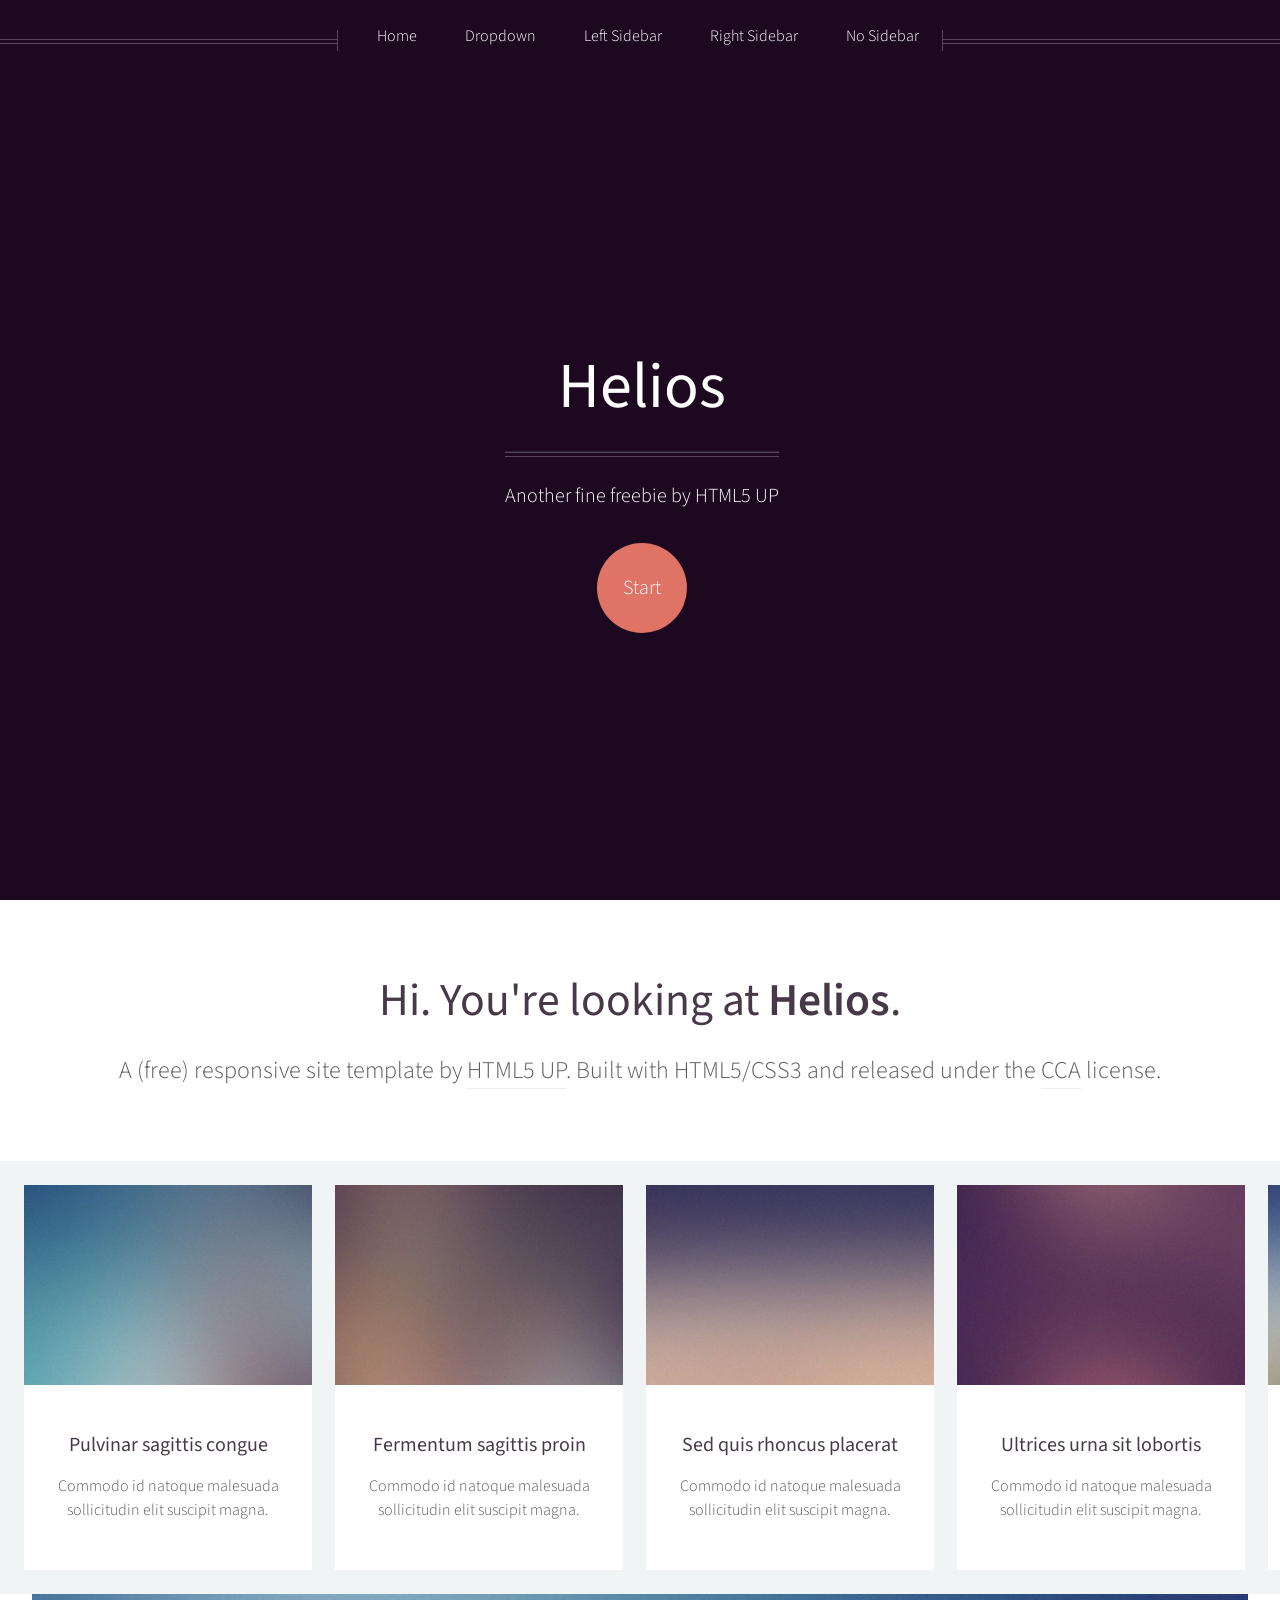
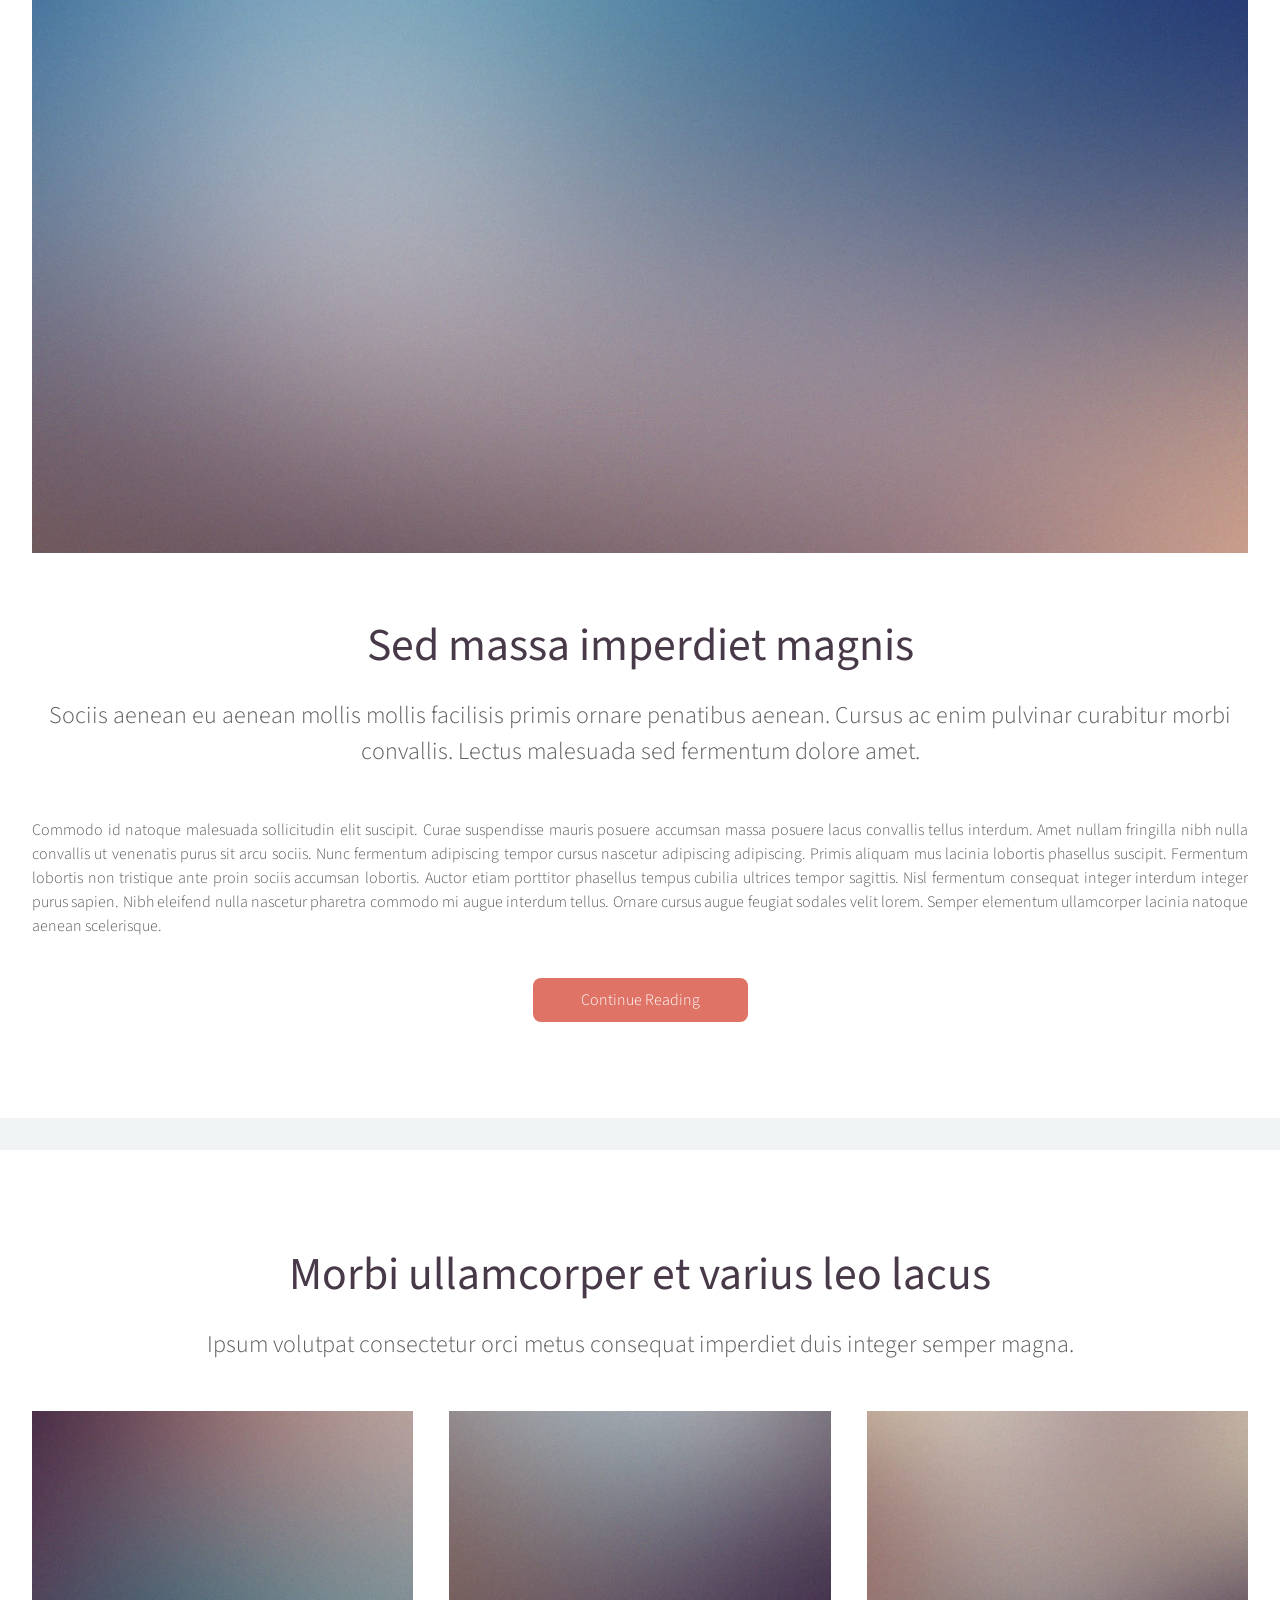
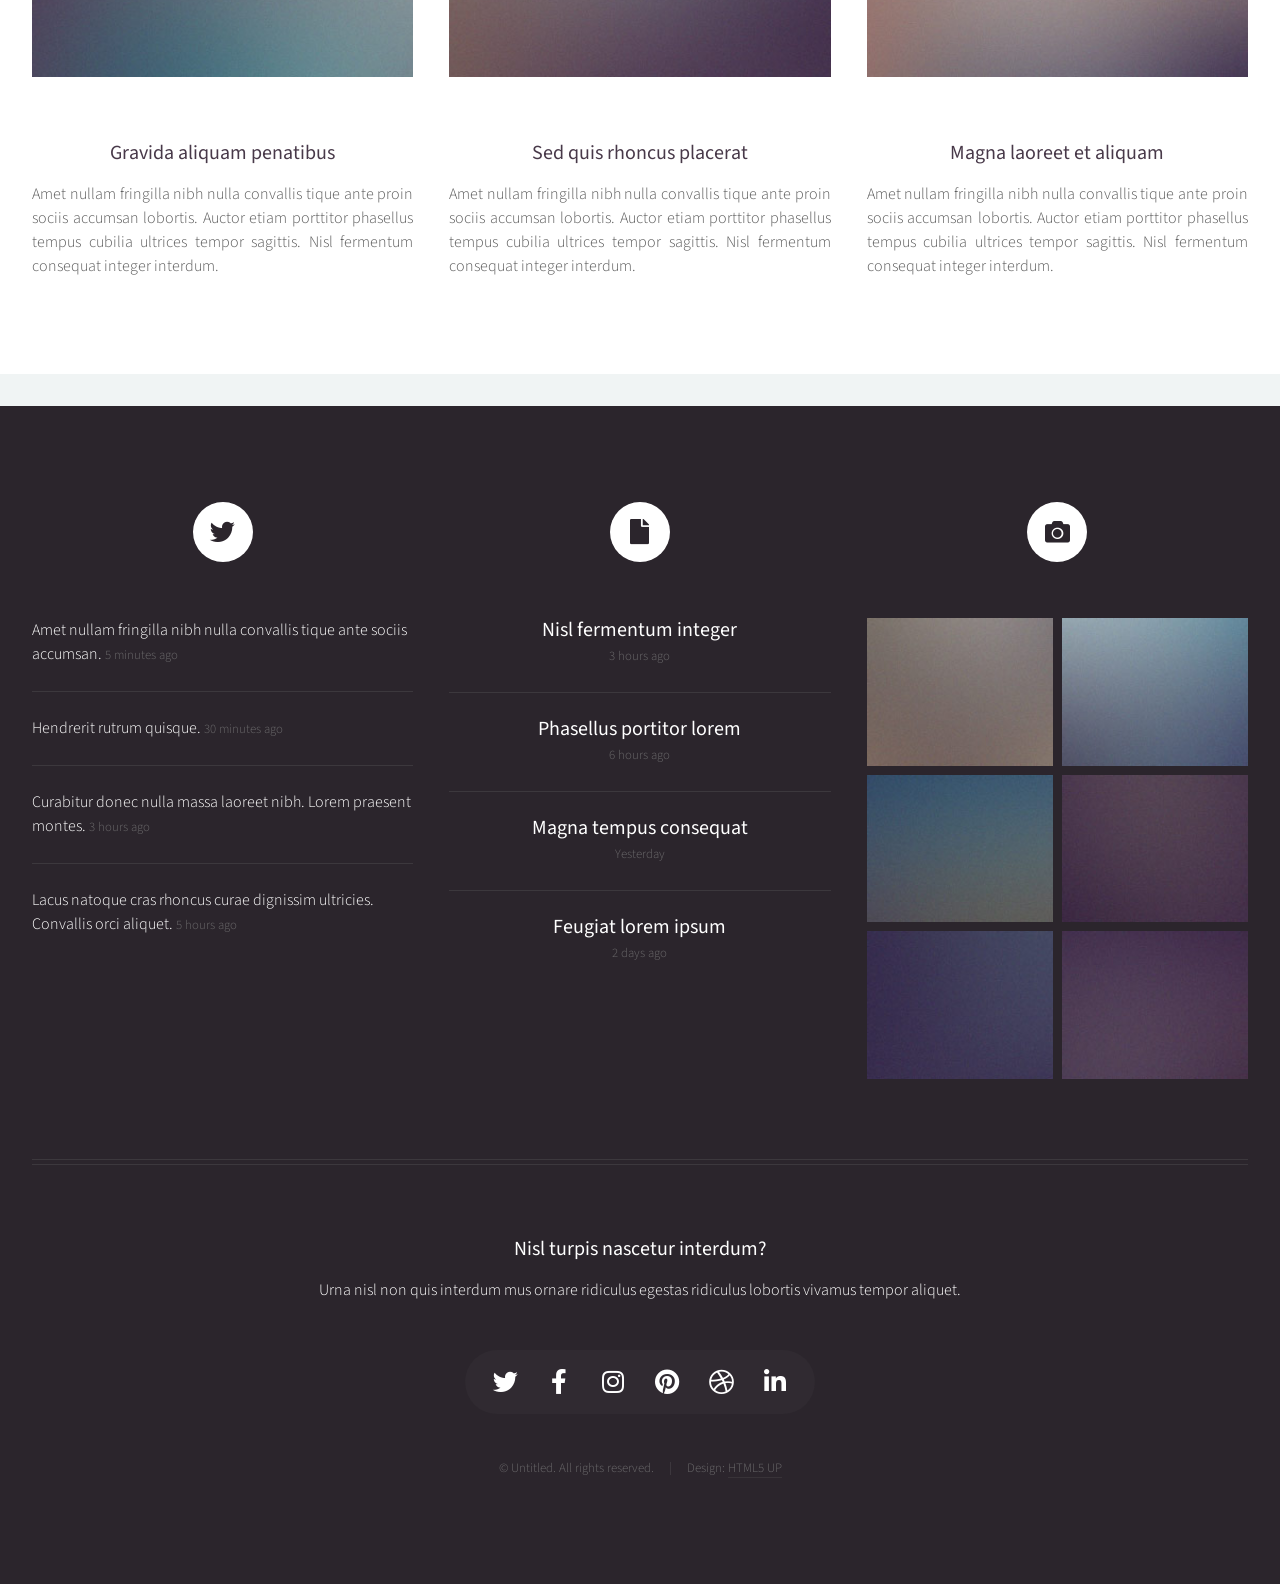
==== erin-website/index.html @ 98ed2f1d "add template files" ====
<!DOCTYPE HTML>
<!--
	Helios by HTML5 UP
	html5up.net | @ajlkn
	Free for personal and commercial use under the CCA 3.0 license (html5up.net/license)
-->
<html>
	<head>
		<title>Helios by HTML5 UP</title>
		<meta charset="utf-8" />
		<meta name="viewport" content="width=device-width, initial-scale=1, user-scalable=no" />
		<link rel="stylesheet" href="assets/css/main.css" />
		<noscript><link rel="stylesheet" href="assets/css/noscript.css" /></noscript>
	</head>
	<body class="homepage is-preload">
		<div id="page-wrapper">

			<!-- Header -->
				<div id="header">

					<!-- Inner -->
						<div class="inner">
							<header>
								<h1><a href="index.html" id="logo">Helios</a></h1>
								<hr />
								<p>Another fine freebie by HTML5 UP</p>
							</header>
							<footer>
								<a href="#banner" class="button circled scrolly">Start</a>
							</footer>
						</div>

					<!-- Nav -->
						<nav id="nav">
							<ul>
								<li><a href="index.html">Home</a></li>
								<li>
									<a href="#">Dropdown</a>
									<ul>
										<li><a href="#">Lorem ipsum dolor</a></li>
										<li><a href="#">Magna phasellus</a></li>
										<li><a href="#">Etiam dolore nisl</a></li>
										<li>
											<a href="#">And a submenu &hellip;</a>
											<ul>
												<li><a href="#">Lorem ipsum dolor</a></li>
												<li><a href="#">Phasellus consequat</a></li>
												<li><a href="#">Magna phasellus</a></li>
												<li><a href="#">Etiam dolore nisl</a></li>
											</ul>
										</li>
										<li><a href="#">Veroeros feugiat</a></li>
									</ul>
								</li>
								<li><a href="left-sidebar.html">Left Sidebar</a></li>
								<li><a href="right-sidebar.html">Right Sidebar</a></li>
								<li><a href="no-sidebar.html">No Sidebar</a></li>
							</ul>
						</nav>

				</div>

			<!-- Banner -->
				<section id="banner">
					<header>
						<h2>Hi. You're looking at <strong>Helios</strong>.</h2>
						<p>
							A (free) responsive site template by <a href="http://html5up.net">HTML5 UP</a>.
							Built with HTML5/CSS3 and released under the <a href="http://html5up.net/license">CCA</a> license.
						</p>
					</header>
				</section>

			<!-- Carousel -->
				<section class="carousel">
					<div class="reel">

						<article>
							<a href="#" class="image featured"><img src="images/pic01.jpg" alt="" /></a>
							<header>
								<h3><a href="#">Pulvinar sagittis congue</a></h3>
							</header>
							<p>Commodo id natoque malesuada sollicitudin elit suscipit magna.</p>
						</article>

						<article>
							<a href="#" class="image featured"><img src="images/pic02.jpg" alt="" /></a>
							<header>
								<h3><a href="#">Fermentum sagittis proin</a></h3>
							</header>
							<p>Commodo id natoque malesuada sollicitudin elit suscipit magna.</p>
						</article>

						<article>
							<a href="#" class="image featured"><img src="images/pic03.jpg" alt="" /></a>
							<header>
								<h3><a href="#">Sed quis rhoncus placerat</a></h3>
							</header>
							<p>Commodo id natoque malesuada sollicitudin elit suscipit magna.</p>
						</article>

						<article>
							<a href="#" class="image featured"><img src="images/pic04.jpg" alt="" /></a>
							<header>
								<h3><a href="#">Ultrices urna sit lobortis</a></h3>
							</header>
							<p>Commodo id natoque malesuada sollicitudin elit suscipit magna.</p>
						</article>

						<article>
							<a href="#" class="image featured"><img src="images/pic05.jpg" alt="" /></a>
							<header>
								<h3><a href="#">Varius magnis sollicitudin</a></h3>
							</header>
							<p>Commodo id natoque malesuada sollicitudin elit suscipit magna.</p>
						</article>

						<article>
							<a href="#" class="image featured"><img src="images/pic01.jpg" alt="" /></a>
							<header>
								<h3><a href="#">Pulvinar sagittis congue</a></h3>
							</header>
							<p>Commodo id natoque malesuada sollicitudin elit suscipit magna.</p>
						</article>

						<article>
							<a href="#" class="image featured"><img src="images/pic02.jpg" alt="" /></a>
							<header>
								<h3><a href="#">Fermentum sagittis proin</a></h3>
							</header>
							<p>Commodo id natoque malesuada sollicitudin elit suscipit magna.</p>
						</article>

						<article>
							<a href="#" class="image featured"><img src="images/pic03.jpg" alt="" /></a>
							<header>
								<h3><a href="#">Sed quis rhoncus placerat</a></h3>
							</header>
							<p>Commodo id natoque malesuada sollicitudin elit suscipit magna.</p>
						</article>

						<article>
							<a href="#" class="image featured"><img src="images/pic04.jpg" alt="" /></a>
							<header>
								<h3><a href="#">Ultrices urna sit lobortis</a></h3>
							</header>
							<p>Commodo id natoque malesuada sollicitudin elit suscipit magna.</p>
						</article>

						<article>
							<a href="#" class="image featured"><img src="images/pic05.jpg" alt="" /></a>
							<header>
								<h3><a href="#">Varius magnis sollicitudin</a></h3>
							</header>
							<p>Commodo id natoque malesuada sollicitudin elit suscipit magna.</p>
						</article>

					</div>
				</section>

			<!-- Main -->
				<div class="wrapper style2">

					<article id="main" class="container special">
						<a href="#" class="image featured"><img src="images/pic06.jpg" alt="" /></a>
						<header>
							<h2><a href="#">Sed massa imperdiet magnis</a></h2>
							<p>
								Sociis aenean eu aenean mollis mollis facilisis primis ornare penatibus aenean. Cursus ac enim
								pulvinar curabitur morbi convallis. Lectus malesuada sed fermentum dolore amet.
							</p>
						</header>
						<p>
							Commodo id natoque malesuada sollicitudin elit suscipit. Curae suspendisse mauris posuere accumsan massa
							posuere lacus convallis tellus interdum. Amet nullam fringilla nibh nulla convallis ut venenatis purus
							sit arcu sociis. Nunc fermentum adipiscing tempor cursus nascetur adipiscing adipiscing. Primis aliquam
							mus lacinia lobortis phasellus suscipit. Fermentum lobortis non tristique ante proin sociis accumsan
							lobortis. Auctor etiam porttitor phasellus tempus cubilia ultrices tempor sagittis. Nisl fermentum
							consequat integer interdum integer purus sapien. Nibh eleifend nulla nascetur pharetra commodo mi augue
							interdum tellus. Ornare cursus augue feugiat sodales velit lorem. Semper elementum ullamcorper lacinia
							natoque aenean scelerisque.
						</p>
						<footer>
							<a href="#" class="button">Continue Reading</a>
						</footer>
					</article>

				</div>

			<!-- Features -->
				<div class="wrapper style1">

					<section id="features" class="container special">
						<header>
							<h2>Morbi ullamcorper et varius leo lacus</h2>
							<p>Ipsum volutpat consectetur orci metus consequat imperdiet duis integer semper magna.</p>
						</header>
						<div class="row">
							<article class="col-4 col-12-mobile special">
								<a href="#" class="image featured"><img src="images/pic07.jpg" alt="" /></a>
								<header>
									<h3><a href="#">Gravida aliquam penatibus</a></h3>
								</header>
								<p>
									Amet nullam fringilla nibh nulla convallis tique ante proin sociis accumsan lobortis. Auctor etiam
									porttitor phasellus tempus cubilia ultrices tempor sagittis. Nisl fermentum consequat integer interdum.
								</p>
							</article>
							<article class="col-4 col-12-mobile special">
								<a href="#" class="image featured"><img src="images/pic08.jpg" alt="" /></a>
								<header>
									<h3><a href="#">Sed quis rhoncus placerat</a></h3>
								</header>
								<p>
									Amet nullam fringilla nibh nulla convallis tique ante proin sociis accumsan lobortis. Auctor etiam
									porttitor phasellus tempus cubilia ultrices tempor sagittis. Nisl fermentum consequat integer interdum.
								</p>
							</article>
							<article class="col-4 col-12-mobile special">
								<a href="#" class="image featured"><img src="images/pic09.jpg" alt="" /></a>
								<header>
									<h3><a href="#">Magna laoreet et aliquam</a></h3>
								</header>
								<p>
									Amet nullam fringilla nibh nulla convallis tique ante proin sociis accumsan lobortis. Auctor etiam
									porttitor phasellus tempus cubilia ultrices tempor sagittis. Nisl fermentum consequat integer interdum.
								</p>
							</article>
						</div>
					</section>

				</div>

			<!-- Footer -->
				<div id="footer">
					<div class="container">
						<div class="row">

							<!-- Tweets -->
								<section class="col-4 col-12-mobile">
									<header>
										<h2 class="icon brands fa-twitter circled"><span class="label">Tweets</span></h2>
									</header>
									<ul class="divided">
										<li>
											<article class="tweet">
												Amet nullam fringilla nibh nulla convallis tique ante sociis accumsan.
												<span class="timestamp">5 minutes ago</span>
											</article>
										</li>
										<li>
											<article class="tweet">
												Hendrerit rutrum quisque.
												<span class="timestamp">30 minutes ago</span>
											</article>
										</li>
										<li>
											<article class="tweet">
												Curabitur donec nulla massa laoreet nibh. Lorem praesent montes.
												<span class="timestamp">3 hours ago</span>
											</article>
										</li>
										<li>
											<article class="tweet">
												Lacus natoque cras rhoncus curae dignissim ultricies. Convallis orci aliquet.
												<span class="timestamp">5 hours ago</span>
											</article>
										</li>
									</ul>
								</section>

							<!-- Posts -->
								<section class="col-4 col-12-mobile">
									<header>
										<h2 class="icon solid fa-file circled"><span class="label">Posts</span></h2>
									</header>
									<ul class="divided">
										<li>
											<article class="post stub">
												<header>
													<h3><a href="#">Nisl fermentum integer</a></h3>
												</header>
												<span class="timestamp">3 hours ago</span>
											</article>
										</li>
										<li>
											<article class="post stub">
												<header>
													<h3><a href="#">Phasellus portitor lorem</a></h3>
												</header>
												<span class="timestamp">6 hours ago</span>
											</article>
										</li>
										<li>
											<article class="post stub">
												<header>
													<h3><a href="#">Magna tempus consequat</a></h3>
												</header>
												<span class="timestamp">Yesterday</span>
											</article>
										</li>
										<li>
											<article class="post stub">
												<header>
													<h3><a href="#">Feugiat lorem ipsum</a></h3>
												</header>
												<span class="timestamp">2 days ago</span>
											</article>
										</li>
									</ul>
								</section>

							<!-- Photos -->
								<section class="col-4 col-12-mobile">
									<header>
										<h2 class="icon solid fa-camera circled"><span class="label">Photos</span></h2>
									</header>
									<div class="row gtr-25">
										<div class="col-6">
											<a href="#" class="image fit"><img src="images/pic10.jpg" alt="" /></a>
										</div>
										<div class="col-6">
											<a href="#" class="image fit"><img src="images/pic11.jpg" alt="" /></a>
										</div>
										<div class="col-6">
											<a href="#" class="image fit"><img src="images/pic12.jpg" alt="" /></a>
										</div>
										<div class="col-6">
											<a href="#" class="image fit"><img src="images/pic13.jpg" alt="" /></a>
										</div>
										<div class="col-6">
											<a href="#" class="image fit"><img src="images/pic14.jpg" alt="" /></a>
										</div>
										<div class="col-6">
											<a href="#" class="image fit"><img src="images/pic15.jpg" alt="" /></a>
										</div>
									</div>
								</section>

						</div>
						<hr />
						<div class="row">
							<div class="col-12">

								<!-- Contact -->
									<section class="contact">
										<header>
											<h3>Nisl turpis nascetur interdum?</h3>
										</header>
										<p>Urna nisl non quis interdum mus ornare ridiculus egestas ridiculus lobortis vivamus tempor aliquet.</p>
										<ul class="icons">
											<li><a href="#" class="icon brands fa-twitter"><span class="label">Twitter</span></a></li>
											<li><a href="#" class="icon brands fa-facebook-f"><span class="label">Facebook</span></a></li>
											<li><a href="#" class="icon brands fa-instagram"><span class="label">Instagram</span></a></li>
											<li><a href="#" class="icon brands fa-pinterest"><span class="label">Pinterest</span></a></li>
											<li><a href="#" class="icon brands fa-dribbble"><span class="label">Dribbble</span></a></li>
											<li><a href="#" class="icon brands fa-linkedin-in"><span class="label">Linkedin</span></a></li>
										</ul>
									</section>

								<!-- Copyright -->
									<div class="copyright">
										<ul class="menu">
											<li>&copy; Untitled. All rights reserved.</li><li>Design: <a href="http://html5up.net">HTML5 UP</a></li>
										</ul>
									</div>

							</div>

						</div>
					</div>
				</div>

		</div>

		<!-- Scripts -->
			<script src="assets/js/jquery.min.js"></script>
			<script src="assets/js/jquery.dropotron.min.js"></script>
			<script src="assets/js/jquery.scrolly.min.js"></script>
			<script src="assets/js/jquery.scrollex.min.js"></script>
			<script src="assets/js/browser.min.js"></script>
			<script src="assets/js/breakpoints.min.js"></script>
			<script src="assets/js/util.js"></script>
			<script src="assets/js/main.js"></script>

	</body>
</html>
---- erin-website/assets/css/main.css ----
@import url("https://fonts.googleapis.com/css?family=Source+Sans+Pro:300,300italic,400,400italic,600");
@import url("fontawesome-all.min.css");

/*
	Helios by HTML5 UP
	html5up.net | @ajlkn
	Free for personal and commercial use under the CCA 3.0 license (html5up.net/license)
*/

html, body, div, span, applet, object,
iframe, h1, h2, h3, h4, h5, h6, p, blockquote,
pre, a, abbr, acronym, address, big, cite,
code, del, dfn, em, img, ins, kbd, q, s, samp,
small, strike, strong, sub, sup, tt, var, b,
u, i, center, dl, dt, dd, ol, ul, li, fieldset,
form, label, legend, table, caption, tbody,
tfoot, thead, tr, th, td, article, aside,
canvas, details, embed, figure, figcaption,
footer, header, hgroup, menu, nav, output, ruby,
section, summary, time, mark, audio, video {
	margin: 0;
	padding: 0;
	border: 0;
	font-size: 100%;
	font: inherit;
	vertical-align: baseline;}

article, aside, details, figcaption, figure,
footer, header, hgroup, menu, nav, section {
	display: block;}

body {
	line-height: 1;
}

ol, ul {
	list-style: none;
}

blockquote, q {
	quotes: none;
}

	blockquote:before, blockquote:after, q:before, q:after {
		content: '';
		content: none;
	}

table {
	border-collapse: collapse;
	border-spacing: 0;
}

body {
	-webkit-text-size-adjust: none;
}

mark {
	background-color: transparent;
	color: inherit;
}

input::-moz-focus-inner {
	border: 0;
	padding: 0;
}

input, select, textarea {
	-moz-appearance: none;
	-webkit-appearance: none;
	-ms-appearance: none;
	appearance: none;
}

/* Basic */

	html {
		box-sizing: border-box;
	}

	*, *:before, *:after {
		box-sizing: inherit;
	}

	body {
		background: #f0f4f4;
		color: #5b5b5b;
		font-size: 15pt;
		line-height: 1.85em;
		font-family: 'Source Sans Pro', sans-serif;
		font-weight: 300;
	}

		body.is-preload *, body.is-preload *:before, body.is-preload *:after {
			-moz-animation: none !important;
			-webkit-animation: none !important;
			-ms-animation: none !important;
			animation: none !important;
			-moz-transition: none !important;
			-webkit-transition: none !important;
			-ms-transition: none !important;
			transition: none !important;
		}

	input, textarea, select {
		font-size: 15pt;
		line-height: 1.85em;
		font-family: 'Source Sans Pro', sans-serif;
		font-weight: 300;
	}

	h1, h2, h3, h4, h5, h6 {
		font-weight: 400;
		color: #483949;
		line-height: 1.25em;
	}

	h1 a, h2 a, h3 a, h4 a, h5 a, h6 a {
		color: inherit;
		text-decoration: none;
		border-bottom-color: transparent;
	}

	h1 strong, h2 strong, h3 strong, h4 strong, h5 strong, h6 strong {
		font-weight: 600;
	}

	h2 {
		font-size: 2.85em;
	}

	h3 {
		font-size: 1.25em;
	}

	h4 {
		font-size: 1em;
		margin: 0 0 0.25em 0;
	}

	strong, b {
		font-weight: 400;
		color: #483949;
	}

	em, i {
		font-style: italic;
	}

	a {
		color: inherit;
		border-bottom: solid 1px rgba(128, 128, 128, 0.15);
		text-decoration: none;
		-moz-transition: background-color 0.35s ease-in-out, color 0.35s ease-in-out, border-bottom-color 0.35s ease-in-out;
		-webkit-transition: background-color 0.35s ease-in-out, color 0.35s ease-in-out, border-bottom-color 0.35s ease-in-out;
		-ms-transition: background-color 0.35s ease-in-out, color 0.35s ease-in-out, border-bottom-color 0.35s ease-in-out;
		transition: background-color 0.35s ease-in-out, color 0.35s ease-in-out, border-bottom-color 0.35s ease-in-out;
	}

		a:hover {
			color: #ef8376;
			border-bottom-color: transparent;
		}

	sub {
		position: relative;
		top: 0.5em;
		font-size: 0.8em;
	}

	sup {
		position: relative;
		top: -0.5em;
		font-size: 0.8em;
	}

	blockquote {
		border-left: solid 0.5em #ddd;
		padding: 1em 0 1em 2em;
		font-style: italic;
	}

	p, ul, ol, dl, table {
		margin-bottom: 1em;
	}

	p {
		text-align: justify;
	}

	br.clear {
		clear: both;
	}

	hr {
		position: relative;
		display: block;
		border: 0;
		top: 4.5em;
		margin-bottom: 9em;
		height: 6px;
		border-top: solid 1px rgba(128, 128, 128, 0.2);
		border-bottom: solid 1px rgba(128, 128, 128, 0.2);
	}

		hr:before, hr:after {
			content: '';
			position: absolute;
			top: -8px;
			display: block;
			width: 1px;
			height: 21px;
			background: rgba(128, 128, 128, 0.2);
		}

		hr:before {
			left: -1px;
		}

		hr:after {
			right: -1px;
		}

	.timestamp {
		color: rgba(128, 128, 128, 0.75);
		font-size: 0.8em;
	}

/* Container */

	.container {
		margin: 0 auto;
		max-width: 100%;
		width: 1400px;
	}

		@media screen and (max-width: 1680px) {

			.container {
				width: 1200px;
			}

		}

		@media screen and (max-width: 1280px) {

			.container {
				width: 100%;
			}

		}

		@media screen and (max-width: 960px) {

			.container {
				width: 100%;
			}

		}

		@media screen and (max-width: 840px) {

			.container {
				width: 100%;
			}

		}

		@media screen and (max-width: 736px) {

			.container {
				width: 100%;
			}

		}

/* Row */

	.row {
		display: flex;
		flex-wrap: wrap;
		box-sizing: border-box;
		align-items: stretch;
	}

		.row > * {
			box-sizing: border-box;
		}

		.row.gtr-uniform > * > :last-child {
			margin-bottom: 0;
		}

		.row.aln-left {
			justify-content: flex-start;
		}

		.row.aln-center {
			justify-content: center;
		}

		.row.aln-right {
			justify-content: flex-end;
		}

		.row.aln-top {
			align-items: flex-start;
		}

		.row.aln-middle {
			align-items: center;
		}

		.row.aln-bottom {
			align-items: flex-end;
		}

		.row > .imp {
			order: -1;
		}

		.row > .col-1 {
			width: 8.33333%;
		}

		.row > .off-1 {
			margin-left: 8.33333%;
		}

		.row > .col-2 {
			width: 16.66667%;
		}

		.row > .off-2 {
			margin-left: 16.66667%;
		}

		.row > .col-3 {
			width: 25%;
		}

		.row > .off-3 {
			margin-left: 25%;
		}

		.row > .col-4 {
			width: 33.33333%;
		}

		.row > .off-4 {
			margin-left: 33.33333%;
		}

		.row > .col-5 {
			width: 41.66667%;
		}

		.row > .off-5 {
			margin-left: 41.66667%;
		}

		.row > .col-6 {
			width: 50%;
		}

		.row > .off-6 {
			margin-left: 50%;
		}

		.row > .col-7 {
			width: 58.33333%;
		}

		.row > .off-7 {
			margin-left: 58.33333%;
		}

		.row > .col-8 {
			width: 66.66667%;
		}

		.row > .off-8 {
			margin-left: 66.66667%;
		}

		.row > .col-9 {
			width: 75%;
		}

		.row > .off-9 {
			margin-left: 75%;
		}

		.row > .col-10 {
			width: 83.33333%;
		}

		.row > .off-10 {
			margin-left: 83.33333%;
		}

		.row > .col-11 {
			width: 91.66667%;
		}

		.row > .off-11 {
			margin-left: 91.66667%;
		}

		.row > .col-12 {
			width: 100%;
		}

		.row > .off-12 {
			margin-left: 100%;
		}

		.row.gtr-0 {
			margin-top: 0px;
			margin-left: 0px;
		}

			.row.gtr-0 > * {
				padding: 0px 0 0 0px;
			}

			.row.gtr-0.gtr-uniform {
				margin-top: 0px;
			}

				.row.gtr-0.gtr-uniform > * {
					padding-top: 0px;
				}

		.row.gtr-25 {
			margin-top: -10px;
			margin-left: -10px;
		}

			.row.gtr-25 > * {
				padding: 10px 0 0 10px;
			}

			.row.gtr-25.gtr-uniform {
				margin-top: -10px;
			}

				.row.gtr-25.gtr-uniform > * {
					padding-top: 10px;
				}

		.row.gtr-50 {
			margin-top: -20px;
			margin-left: -20px;
		}

			.row.gtr-50 > * {
				padding: 20px 0 0 20px;
			}

			.row.gtr-50.gtr-uniform {
				margin-top: -20px;
			}

				.row.gtr-50.gtr-uniform > * {
					padding-top: 20px;
				}

		.row {
			margin-top: -40px;
			margin-left: -40px;
		}

			.row > * {
				padding: 40px 0 0 40px;
			}

			.row.gtr-uniform {
				margin-top: -40px;
			}

				.row.gtr-uniform > * {
					padding-top: 40px;
				}

		.row.gtr-150 {
			margin-top: -60px;
			margin-left: -60px;
		}

			.row.gtr-150 > * {
				padding: 60px 0 0 60px;
			}

			.row.gtr-150.gtr-uniform {
				margin-top: -60px;
			}

				.row.gtr-150.gtr-uniform > * {
					padding-top: 60px;
				}

		.row.gtr-200 {
			margin-top: -80px;
			margin-left: -80px;
		}

			.row.gtr-200 > * {
				padding: 80px 0 0 80px;
			}

			.row.gtr-200.gtr-uniform {
				margin-top: -80px;
			}

				.row.gtr-200.gtr-uniform > * {
					padding-top: 80px;
				}

		@media screen and (max-width: 1680px) {

			.row {
				display: flex;
				flex-wrap: wrap;
				box-sizing: border-box;
				align-items: stretch;
			}

				.row > * {
					box-sizing: border-box;
				}

				.row.gtr-uniform > * > :last-child {
					margin-bottom: 0;
				}

				.row.aln-left {
					justify-content: flex-start;
				}

				.row.aln-center {
					justify-content: center;
				}

				.row.aln-right {
					justify-content: flex-end;
				}

				.row.aln-top {
					align-items: flex-start;
				}

				.row.aln-middle {
					align-items: center;
				}

				.row.aln-bottom {
					align-items: flex-end;
				}

				.row > .imp-wide {
					order: -1;
				}

				.row > .col-1-wide {
					width: 8.33333%;
				}

				.row > .off-1-wide {
					margin-left: 8.33333%;
				}

				.row > .col-2-wide {
					width: 16.66667%;
				}

				.row > .off-2-wide {
					margin-left: 16.66667%;
				}

				.row > .col-3-wide {
					width: 25%;
				}

				.row > .off-3-wide {
					margin-left: 25%;
				}

				.row > .col-4-wide {
					width: 33.33333%;
				}

				.row > .off-4-wide {
					margin-left: 33.33333%;
				}

				.row > .col-5-wide {
					width: 41.66667%;
				}

				.row > .off-5-wide {
					margin-left: 41.66667%;
				}

				.row > .col-6-wide {
					width: 50%;
				}

				.row > .off-6-wide {
					margin-left: 50%;
				}

				.row > .col-7-wide {
					width: 58.33333%;
				}

				.row > .off-7-wide {
					margin-left: 58.33333%;
				}

				.row > .col-8-wide {
					width: 66.66667%;
				}

				.row > .off-8-wide {
					margin-left: 66.66667%;
				}

				.row > .col-9-wide {
					width: 75%;
				}

				.row > .off-9-wide {
					margin-left: 75%;
				}

				.row > .col-10-wide {
					width: 83.33333%;
				}

				.row > .off-10-wide {
					margin-left: 83.33333%;
				}

				.row > .col-11-wide {
					width: 91.66667%;
				}

				.row > .off-11-wide {
					margin-left: 91.66667%;
				}

				.row > .col-12-wide {
					width: 100%;
				}

				.row > .off-12-wide {
					margin-left: 100%;
				}

				.row.gtr-0 {
					margin-top: 0px;
					margin-left: 0px;
				}

					.row.gtr-0 > * {
						padding: 0px 0 0 0px;
					}

					.row.gtr-0.gtr-uniform {
						margin-top: 0px;
					}

						.row.gtr-0.gtr-uniform > * {
							padding-top: 0px;
						}

				.row.gtr-25 {
					margin-top: -10px;
					margin-left: -10px;
				}

					.row.gtr-25 > * {
						padding: 10px 0 0 10px;
					}

					.row.gtr-25.gtr-uniform {
						margin-top: -10px;
					}

						.row.gtr-25.gtr-uniform > * {
							padding-top: 10px;
						}

				.row.gtr-50 {
					margin-top: -20px;
					margin-left: -20px;
				}

					.row.gtr-50 > * {
						padding: 20px 0 0 20px;
					}

					.row.gtr-50.gtr-uniform {
						margin-top: -20px;
					}

						.row.gtr-50.gtr-uniform > * {
							padding-top: 20px;
						}

				.row {
					margin-top: -40px;
					margin-left: -40px;
				}

					.row > * {
						padding: 40px 0 0 40px;
					}

					.row.gtr-uniform {
						margin-top: -40px;
					}

						.row.gtr-uniform > * {
							padding-top: 40px;
						}

				.row.gtr-150 {
					margin-top: -60px;
					margin-left: -60px;
				}

					.row.gtr-150 > * {
						padding: 60px 0 0 60px;
					}

					.row.gtr-150.gtr-uniform {
						margin-top: -60px;
					}

						.row.gtr-150.gtr-uniform > * {
							padding-top: 60px;
						}

				.row.gtr-200 {
					margin-top: -80px;
					margin-left: -80px;
				}

					.row.gtr-200 > * {
						padding: 80px 0 0 80px;
					}

					.row.gtr-200.gtr-uniform {
						margin-top: -80px;
					}

						.row.gtr-200.gtr-uniform > * {
							padding-top: 80px;
						}

		}

		@media screen and (max-width: 1280px) {

			.row {
				display: flex;
				flex-wrap: wrap;
				box-sizing: border-box;
				align-items: stretch;
			}

				.row > * {
					box-sizing: border-box;
				}

				.row.gtr-uniform > * > :last-child {
					margin-bottom: 0;
				}

				.row.aln-left {
					justify-content: flex-start;
				}

				.row.aln-center {
					justify-content: center;
				}

				.row.aln-right {
					justify-content: flex-end;
				}

				.row.aln-top {
					align-items: flex-start;
				}

				.row.aln-middle {
					align-items: center;
				}

				.row.aln-bottom {
					align-items: flex-end;
				}

				.row > .imp-normal {
					order: -1;
				}

				.row > .col-1-normal {
					width: 8.33333%;
				}

				.row > .off-1-normal {
					margin-left: 8.33333%;
				}

				.row > .col-2-normal {
					width: 16.66667%;
				}

				.row > .off-2-normal {
					margin-left: 16.66667%;
				}

				.row > .col-3-normal {
					width: 25%;
				}

				.row > .off-3-normal {
					margin-left: 25%;
				}

				.row > .col-4-normal {
					width: 33.33333%;
				}

				.row > .off-4-normal {
					margin-left: 33.33333%;
				}

				.row > .col-5-normal {
					width: 41.66667%;
				}

				.row > .off-5-normal {
					margin-left: 41.66667%;
				}

				.row > .col-6-normal {
					width: 50%;
				}

				.row > .off-6-normal {
					margin-left: 50%;
				}

				.row > .col-7-normal {
					width: 58.33333%;
				}

				.row > .off-7-normal {
					margin-left: 58.33333%;
				}

				.row > .col-8-normal {
					width: 66.66667%;
				}

				.row > .off-8-normal {
					margin-left: 66.66667%;
				}

				.row > .col-9-normal {
					width: 75%;
				}

				.row > .off-9-normal {
					margin-left: 75%;
				}

				.row > .col-10-normal {
					width: 83.33333%;
				}

				.row > .off-10-normal {
					margin-left: 83.33333%;
				}

				.row > .col-11-normal {
					width: 91.66667%;
				}

				.row > .off-11-normal {
					margin-left: 91.66667%;
				}

				.row > .col-12-normal {
					width: 100%;
				}

				.row > .off-12-normal {
					margin-left: 100%;
				}

				.row.gtr-0 {
					margin-top: 0px;
					margin-left: 0px;
				}

					.row.gtr-0 > * {
						padding: 0px 0 0 0px;
					}

					.row.gtr-0.gtr-uniform {
						margin-top: 0px;
					}

						.row.gtr-0.gtr-uniform > * {
							padding-top: 0px;
						}

				.row.gtr-25 {
					margin-top: -9px;
					margin-left: -9px;
				}

					.row.gtr-25 > * {
						padding: 9px 0 0 9px;
					}

					.row.gtr-25.gtr-uniform {
						margin-top: -9px;
					}

						.row.gtr-25.gtr-uniform > * {
							padding-top: 9px;
						}

				.row.gtr-50 {
					margin-top: -18px;
					margin-left: -18px;
				}

					.row.gtr-50 > * {
						padding: 18px 0 0 18px;
					}

					.row.gtr-50.gtr-uniform {
						margin-top: -18px;
					}

						.row.gtr-50.gtr-uniform > * {
							padding-top: 18px;
						}

				.row {
					margin-top: -36px;
					margin-left: -36px;
				}

					.row > * {
						padding: 36px 0 0 36px;
					}

					.row.gtr-uniform {
						margin-top: -36px;
					}

						.row.gtr-uniform > * {
							padding-top: 36px;
						}

				.row.gtr-150 {
					margin-top: -54px;
					margin-left: -54px;
				}

					.row.gtr-150 > * {
						padding: 54px 0 0 54px;
					}

					.row.gtr-150.gtr-uniform {
						margin-top: -54px;
					}

						.row.gtr-150.gtr-uniform > * {
							padding-top: 54px;
						}

				.row.gtr-200 {
					margin-top: -72px;
					margin-left: -72px;
				}

					.row.gtr-200 > * {
						padding: 72px 0 0 72px;
					}

					.row.gtr-200.gtr-uniform {
						margin-top: -72px;
					}

						.row.gtr-200.gtr-uniform > * {
							padding-top: 72px;
						}

		}

		@media screen and (max-width: 960px) {

			.row {
				display: flex;
				flex-wrap: wrap;
				box-sizing: border-box;
				align-items: stretch;
			}

				.row > * {
					box-sizing: border-box;
				}

				.row.gtr-uniform > * > :last-child {
					margin-bottom: 0;
				}

				.row.aln-left {
					justify-content: flex-start;
				}

				.row.aln-center {
					justify-content: center;
				}

				.row.aln-right {
					justify-content: flex-end;
				}

				.row.aln-top {
					align-items: flex-start;
				}

				.row.aln-middle {
					align-items: center;
				}

				.row.aln-bottom {
					align-items: flex-end;
				}

				.row > .imp-narrow {
					order: -1;
				}

				.row > .col-1-narrow {
					width: 8.33333%;
				}

				.row > .off-1-narrow {
					margin-left: 8.33333%;
				}

				.row > .col-2-narrow {
					width: 16.66667%;
				}

				.row > .off-2-narrow {
					margin-left: 16.66667%;
				}

				.row > .col-3-narrow {
					width: 25%;
				}

				.row > .off-3-narrow {
					margin-left: 25%;
				}

				.row > .col-4-narrow {
					width: 33.33333%;
				}

				.row > .off-4-narrow {
					margin-left: 33.33333%;
				}

				.row > .col-5-narrow {
					width: 41.66667%;
				}

				.row > .off-5-narrow {
					margin-left: 41.66667%;
				}

				.row > .col-6-narrow {
					width: 50%;
				}

				.row > .off-6-narrow {
					margin-left: 50%;
				}

				.row > .col-7-narrow {
					width: 58.33333%;
				}

				.row > .off-7-narrow {
					margin-left: 58.33333%;
				}

				.row > .col-8-narrow {
					width: 66.66667%;
				}

				.row > .off-8-narrow {
					margin-left: 66.66667%;
				}

				.row > .col-9-narrow {
					width: 75%;
				}

				.row > .off-9-narrow {
					margin-left: 75%;
				}

				.row > .col-10-narrow {
					width: 83.33333%;
				}

				.row > .off-10-narrow {
					margin-left: 83.33333%;
				}

				.row > .col-11-narrow {
					width: 91.66667%;
				}

				.row > .off-11-narrow {
					margin-left: 91.66667%;
				}

				.row > .col-12-narrow {
					width: 100%;
				}

				.row > .off-12-narrow {
					margin-left: 100%;
				}

				.row.gtr-0 {
					margin-top: 0px;
					margin-left: 0px;
				}

					.row.gtr-0 > * {
						padding: 0px 0 0 0px;
					}

					.row.gtr-0.gtr-uniform {
						margin-top: 0px;
					}

						.row.gtr-0.gtr-uniform > * {
							padding-top: 0px;
						}

				.row.gtr-25 {
					margin-top: -8px;
					margin-left: -8px;
				}

					.row.gtr-25 > * {
						padding: 8px 0 0 8px;
					}

					.row.gtr-25.gtr-uniform {
						margin-top: -8px;
					}

						.row.gtr-25.gtr-uniform > * {
							padding-top: 8px;
						}

				.row.gtr-50 {
					margin-top: -16px;
					margin-left: -16px;
				}

					.row.gtr-50 > * {
						padding: 16px 0 0 16px;
					}

					.row.gtr-50.gtr-uniform {
						margin-top: -16px;
					}

						.row.gtr-50.gtr-uniform > * {
							padding-top: 16px;
						}

				.row {
					margin-top: -32px;
					margin-left: -32px;
				}

					.row > * {
						padding: 32px 0 0 32px;
					}

					.row.gtr-uniform {
						margin-top: -32px;
					}

						.row.gtr-uniform > * {
							padding-top: 32px;
						}

				.row.gtr-150 {
					margin-top: -48px;
					margin-left: -48px;
				}

					.row.gtr-150 > * {
						padding: 48px 0 0 48px;
					}

					.row.gtr-150.gtr-uniform {
						margin-top: -48px;
					}

						.row.gtr-150.gtr-uniform > * {
							padding-top: 48px;
						}

				.row.gtr-200 {
					margin-top: -64px;
					margin-left: -64px;
				}

					.row.gtr-200 > * {
						padding: 64px 0 0 64px;
					}

					.row.gtr-200.gtr-uniform {
						margin-top: -64px;
					}

						.row.gtr-200.gtr-uniform > * {
							padding-top: 64px;
						}

		}

		@media screen and (max-width: 840px) {

			.row {
				display: flex;
				flex-wrap: wrap;
				box-sizing: border-box;
				align-items: stretch;
			}

				.row > * {
					box-sizing: border-box;
				}

				.row.gtr-uniform > * > :last-child {
					margin-bottom: 0;
				}

				.row.aln-left {
					justify-content: flex-start;
				}

				.row.aln-center {
					justify-content: center;
				}

				.row.aln-right {
					justify-content: flex-end;
				}

				.row.aln-top {
					align-items: flex-start;
				}

				.row.aln-middle {
					align-items: center;
				}

				.row.aln-bottom {
					align-items: flex-end;
				}

				.row > .imp-narrower {
					order: -1;
				}

				.row > .col-1-narrower {
					width: 8.33333%;
				}

				.row > .off-1-narrower {
					margin-left: 8.33333%;
				}

				.row > .col-2-narrower {
					width: 16.66667%;
				}

				.row > .off-2-narrower {
					margin-left: 16.66667%;
				}

				.row > .col-3-narrower {
					width: 25%;
				}

				.row > .off-3-narrower {
					margin-left: 25%;
				}

				.row > .col-4-narrower {
					width: 33.33333%;
				}

				.row > .off-4-narrower {
					margin-left: 33.33333%;
				}

				.row > .col-5-narrower {
					width: 41.66667%;
				}

				.row > .off-5-narrower {
					margin-left: 41.66667%;
				}

				.row > .col-6-narrower {
					width: 50%;
				}

				.row > .off-6-narrower {
					margin-left: 50%;
				}

				.row > .col-7-narrower {
					width: 58.33333%;
				}

				.row > .off-7-narrower {
					margin-left: 58.33333%;
				}

				.row > .col-8-narrower {
					width: 66.66667%;
				}

				.row > .off-8-narrower {
					margin-left: 66.66667%;
				}

				.row > .col-9-narrower {
					width: 75%;
				}

				.row > .off-9-narrower {
					margin-left: 75%;
				}

				.row > .col-10-narrower {
					width: 83.33333%;
				}

				.row > .off-10-narrower {
					margin-left: 83.33333%;
				}

				.row > .col-11-narrower {
					width: 91.66667%;
				}

				.row > .off-11-narrower {
					margin-left: 91.66667%;
				}

				.row > .col-12-narrower {
					width: 100%;
				}

				.row > .off-12-narrower {
					margin-left: 100%;
				}

				.row.gtr-0 {
					margin-top: 0px;
					margin-left: 0px;
				}

					.row.gtr-0 > * {
						padding: 0px 0 0 0px;
					}

					.row.gtr-0.gtr-uniform {
						margin-top: 0px;
					}

						.row.gtr-0.gtr-uniform > * {
							padding-top: 0px;
						}

				.row.gtr-25 {
					margin-top: -8px;
					margin-left: -8px;
				}

					.row.gtr-25 > * {
						padding: 8px 0 0 8px;
					}

					.row.gtr-25.gtr-uniform {
						margin-top: -8px;
					}

						.row.gtr-25.gtr-uniform > * {
							padding-top: 8px;
						}

				.row.gtr-50 {
					margin-top: -16px;
					margin-left: -16px;
				}

					.row.gtr-50 > * {
						padding: 16px 0 0 16px;
					}

					.row.gtr-50.gtr-uniform {
						margin-top: -16px;
					}

						.row.gtr-50.gtr-uniform > * {
							padding-top: 16px;
						}

				.row {
					margin-top: -32px;
					margin-left: -32px;
				}

					.row > * {
						padding: 32px 0 0 32px;
					}

					.row.gtr-uniform {
						margin-top: -32px;
					}

						.row.gtr-uniform > * {
							padding-top: 32px;
						}

				.row.gtr-150 {
					margin-top: -48px;
					margin-left: -48px;
				}

					.row.gtr-150 > * {
						padding: 48px 0 0 48px;
					}

					.row.gtr-150.gtr-uniform {
						margin-top: -48px;
					}

						.row.gtr-150.gtr-uniform > * {
							padding-top: 48px;
						}

				.row.gtr-200 {
					margin-top: -64px;
					margin-left: -64px;
				}

					.row.gtr-200 > * {
						padding: 64px 0 0 64px;
					}

					.row.gtr-200.gtr-uniform {
						margin-top: -64px;
					}

						.row.gtr-200.gtr-uniform > * {
							padding-top: 64px;
						}

		}

		@media screen and (max-width: 736px) {

			.row {
				display: flex;
				flex-wrap: wrap;
				box-sizing: border-box;
				align-items: stretch;
			}

				.row > * {
					box-sizing: border-box;
				}

				.row.gtr-uniform > * > :last-child {
					margin-bottom: 0;
				}

				.row.aln-left {
					justify-content: flex-start;
				}

				.row.aln-center {
					justify-content: center;
				}

				.row.aln-right {
					justify-content: flex-end;
				}

				.row.aln-top {
					align-items: flex-start;
				}

				.row.aln-middle {
					align-items: center;
				}

				.row.aln-bottom {
					align-items: flex-end;
				}

				.row > .imp-mobile {
					order: -1;
				}

				.row > .col-1-mobile {
					width: 8.33333%;
				}

				.row > .off-1-mobile {
					margin-left: 8.33333%;
				}

				.row > .col-2-mobile {
					width: 16.66667%;
				}

				.row > .off-2-mobile {
					margin-left: 16.66667%;
				}

				.row > .col-3-mobile {
					width: 25%;
				}

				.row > .off-3-mobile {
					margin-left: 25%;
				}

				.row > .col-4-mobile {
					width: 33.33333%;
				}

				.row > .off-4-mobile {
					margin-left: 33.33333%;
				}

				.row > .col-5-mobile {
					width: 41.66667%;
				}

				.row > .off-5-mobile {
					margin-left: 41.66667%;
				}

				.row > .col-6-mobile {
					width: 50%;
				}

				.row > .off-6-mobile {
					margin-left: 50%;
				}

				.row > .col-7-mobile {
					width: 58.33333%;
				}

				.row > .off-7-mobile {
					margin-left: 58.33333%;
				}

				.row > .col-8-mobile {
					width: 66.66667%;
				}

				.row > .off-8-mobile {
					margin-left: 66.66667%;
				}

				.row > .col-9-mobile {
					width: 75%;
				}

				.row > .off-9-mobile {
					margin-left: 75%;
				}

				.row > .col-10-mobile {
					width: 83.33333%;
				}

				.row > .off-10-mobile {
					margin-left: 83.33333%;
				}

				.row > .col-11-mobile {
					width: 91.66667%;
				}

				.row > .off-11-mobile {
					margin-left: 91.66667%;
				}

				.row > .col-12-mobile {
					width: 100%;
				}

				.row > .off-12-mobile {
					margin-left: 100%;
				}

				.row.gtr-0 {
					margin-top: 0px;
					margin-left: 0px;
				}

					.row.gtr-0 > * {
						padding: 0px 0 0 0px;
					}

					.row.gtr-0.gtr-uniform {
						margin-top: 0px;
					}

						.row.gtr-0.gtr-uniform > * {
							padding-top: 0px;
						}

				.row.gtr-25 {
					margin-top: -5px;
					margin-left: -5px;
				}

					.row.gtr-25 > * {
						padding: 5px 0 0 5px;
					}

					.row.gtr-25.gtr-uniform {
						margin-top: -5px;
					}

						.row.gtr-25.gtr-uniform > * {
							padding-top: 5px;
						}

				.row.gtr-50 {
					margin-top: -10px;
					margin-left: -10px;
				}

					.row.gtr-50 > * {
						padding: 10px 0 0 10px;
					}

					.row.gtr-50.gtr-uniform {
						margin-top: -10px;
					}

						.row.gtr-50.gtr-uniform > * {
							padding-top: 10px;
						}

				.row {
					margin-top: -20px;
					margin-left: -20px;
				}

					.row > * {
						padding: 20px 0 0 20px;
					}

					.row.gtr-uniform {
						margin-top: -20px;
					}

						.row.gtr-uniform > * {
							padding-top: 20px;
						}

				.row.gtr-150 {
					margin-top: -30px;
					margin-left: -30px;
				}

					.row.gtr-150 > * {
						padding: 30px 0 0 30px;
					}

					.row.gtr-150.gtr-uniform {
						margin-top: -30px;
					}

						.row.gtr-150.gtr-uniform > * {
							padding-top: 30px;
						}

				.row.gtr-200 {
					margin-top: -40px;
					margin-left: -40px;
				}

					.row.gtr-200 > * {
						padding: 40px 0 0 40px;
					}

					.row.gtr-200.gtr-uniform {
						margin-top: -40px;
					}

						.row.gtr-200.gtr-uniform > * {
							padding-top: 40px;
						}

		}

/* Sections/Article */

	section, article {
		margin-bottom: 3em;
	}

		section > :last-child, section:last-child, article > :last-child, article:last-child {
			margin-bottom: 0;
		}

		section.special > header, section.special > footer, article.special > header, article.special > footer {
			text-align: center;
		}

	.row > section, .row > article {
		margin-bottom: 0;
	}

	header {
		margin: 0 0 1em 0;
	}

		header > p {
			display: block;
			font-size: 1.5em;
			margin: 1em 0 2em 0;
			line-height: 1.5em;
			text-align: inherit;
		}

	footer {
		margin: 2.5em 0 0 0;
	}

/* Image */

	.image {
		position: relative;
		display: inline-block;
		border: 0;
		outline: 0;
	}

		.image img {
			display: block;
			width: 100%;
		}

		.image.fit {
			display: block;
			width: 100%;
		}

		.image.featured {
			display: block;
			width: 100%;
			margin: 0 0 4em 0;
		}

		.image.left {
			float: left;
			margin: 0 2em 2em 0;
		}

		.image.centered {
			display: block;
			margin: 0 0 2em 0;
		}

			.image.centered img {
				margin: 0 auto;
				width: auto;
			}

/* List */

	ul {
		list-style: disc;
		padding-left: 1em;
	}

		ul li {
			padding-left: 0.5em;
		}

	ol {
		list-style: decimal;
		padding-left: 1.25em;
	}

		ol li {
			padding-left: 0.25em;
		}

/* Actions */

	ul.actions {
		margin: 3em 0 0 0;
		list-style: none;
		padding-left: 0;
	}

		form ul.actions {
			margin-top: 0;
		}

		ul.actions li {
			display: inline-block;
			margin: 0 0.75em 0 0.75em;
			padding-left: 0;
		}

			ul.actions li:first-child {
				margin-left: 0;
			}

			ul.actions li:last-child {
				margin-right: 0;
			}

/* Divided */

	ul.divided {
		list-style: none;
		padding-left: 0;
	}

		ul.divided li {
			border-top: solid 1px rgba(128, 128, 128, 0.2);
			padding-top: 1.5em;
			margin-top: 1.5em;
			padding-left: 0;
		}

			ul.divided li:first-child {
				border-top: 0;
				padding-top: 0;
				margin-top: 0;
			}

/* Menu */

	ul.menu {
		height: 1em;
		line-height: 1em;
		list-style: none;
		padding-left: 0;
	}

		ul.menu li {
			display: inline-block;
			border-left: solid 1px rgba(128, 128, 128, 0.2);
			padding-left: 1.25em;
			margin-left: 1.25em;
		}

			ul.menu li:first-child {
				border-left: 0;
				padding-left: 0;
				margin-left: 0;
			}

/* Icons */

	ul.icons {
		position: relative;
		background: rgba(128, 128, 128, 0.05);
		border-radius: 4em;
		display: inline-block;
		padding: 0.35em 0.75em 0.35em 0.75em;
		font-size: 1.25em;
		cursor: default;
		list-style: none;
	}

		ul.icons li {
			display: inline-block;
			padding-left: 0;
		}

			ul.icons li a {
				display: inline-block;
				background: none;
				width: 2.5em;
				height: 2.5em;
				line-height: 2.5em;
				text-align: center;
				border-radius: 100%;
				border: 0;
				color: inherit;
			}

				ul.icons li a:hover {
					color: #ef8376;
				}

/* Form */

	form label {
		display: block;
		font-weight: 400;
		color: #483949;
		margin: 0 0 1em 0;
	}

	form input[type="text"],
	form input[type="email"],
	form input[type="password"],
	form select,
	form textarea {
		-webkit-appearance: none;
		display: block;
		border: 0;
		background: #fafafa;
		width: 100%;
		border-radius: 0.5em;
		border: solid 1px #E5E5E5;
		padding: 1em;
		-moz-transition: background-color 0.35s ease-in-out, border-color 0.35s ease-in-out;
		-webkit-transition: background-color 0.35s ease-in-out, border-color 0.35s ease-in-out;
		-ms-transition: background-color 0.35s ease-in-out, border-color 0.35s ease-in-out;
		transition: background-color 0.35s ease-in-out, border-color 0.35s ease-in-out;
	}

		form input[type="text"]:focus,
		form input[type="email"]:focus,
		form input[type="password"]:focus,
		form select:focus,
		form textarea:focus {
			background: #fff;
			border-color: #df7366;
		}

	form input[type="text"],
	form input[type="email"],
	form input[type="password"],
	form select {
		line-height: 1em;
	}

	form textarea {
		min-height: 9em;
	}

	form ::-webkit-input-placeholder {
		color: #555 !important;
	}

	form :-moz-placeholder {
		color: #555 !important;
	}

	form ::-moz-placeholder {
		color: #555 !important;
	}

	form :-ms-input-placeholder {
		color: #555 !important;
	}

	form ::-moz-focus-inner {
		border: 0;
	}

/* Table */

	table {
		width: 100%;
	}

		table.default {
			width: 100%;
		}

			table.default tbody tr {
				border-top: solid 1px #e5e5e5;
			}

				table.default tbody tr:first-child {
					border-top: 0;
				}

				table.default tbody tr:nth-child(2n+1) {
					background: #fafafa;
				}

			table.default td {
				padding: 0.5em 1em 0.5em 1em;
			}

			table.default th {
				text-align: left;
				font-weight: 400;
				padding: 0.5em 1em 0.5em 1em;
			}

			table.default thead {
				border-bottom: solid 2px #e5e5e5;
			}

			table.default tfoot {
				border-top: solid 2px #e5e5e5;
			}

/* Button */

	input[type="button"],
	input[type="submit"],
	input[type="reset"],
	button,
	.button {
		position: relative;
		display: inline-block;
		background: #df7366;
		color: #fff;
		text-align: center;
		border-radius: 0.5em;
		text-decoration: none;
		padding: 0.65em 3em 0.65em 3em;
		border: 0;
		cursor: pointer;
		outline: 0;
		font-weight: 300;
		-moz-transition: background-color 0.35s ease-in-out, color 0.35s ease-in-out, border-bottom-color 0.35s ease-in-out;
		-webkit-transition: background-color 0.35s ease-in-out, color 0.35s ease-in-out, border-bottom-color 0.35s ease-in-out;
		-ms-transition: background-color 0.35s ease-in-out, color 0.35s ease-in-out, border-bottom-color 0.35s ease-in-out;
		transition: background-color 0.35s ease-in-out, color 0.35s ease-in-out, border-bottom-color 0.35s ease-in-out;
	}

		input[type="button"]:hover,
		input[type="submit"]:hover,
		input[type="reset"]:hover,
		button:hover,
		.button:hover {
			color: #fff;
			background: #ef8376;
		}

		input[type="button"].alt,
		input[type="submit"].alt,
		input[type="reset"].alt,
		button.alt,
		.button.alt {
			background: #2B252C;
		}

			input[type="button"].alt:hover,
			input[type="submit"].alt:hover,
			input[type="reset"].alt:hover,
			button.alt:hover,
			.button.alt:hover {
				background: #3B353C;
			}

/* Post */

	.post.stub {
		text-align: center;
	}

		.post.stub header {
			margin: 0;
		}

/* Icons */

	.icon {
		text-decoration: none;
		text-decoration: none;
	}

		.icon:before {
			-moz-osx-font-smoothing: grayscale;
			-webkit-font-smoothing: antialiased;
			display: inline-block;
			font-style: normal;
			font-variant: normal;
			text-rendering: auto;
			line-height: 1;
			text-transform: none !important;
			font-family: 'Font Awesome 5 Free';
			font-weight: 400;
		}

		.icon:before {
			line-height: inherit;
			font-size: 1.25em;
		}

		.icon > .label {
			display: none;
		}

		.icon.solid:before {
			font-weight: 900;
		}

		.icon.brands:before {
			font-family: 'Font Awesome 5 Brands';
		}

		.icon.circled {
			position: relative;
			display: inline-block;
			background: #2b252c;
			color: #fff;
			border-radius: 100%;
			width: 3em;
			height: 3em;
			line-height: 3em;
			text-align: center;
			font-size: 1.25em;
		}

			header .icon.circled {
				margin: 0 0 2em 0;
			}

/* Wrapper */

	.wrapper {
		background: #fff;
		margin: 0 0 2em 0;
		padding: 6em 0 6em 0;
	}

		.wrapper.style2 {
			padding-top: 0;
		}

/* Header */

	#header {
		position: relative;
		background-image: url("../../images/header.jpg");
		background-size: cover;
		background-position: center center;
		background-attachment: fixed;
		color: #fff;
		text-align: center;
		padding: 7.5em 0 2em 0;
		cursor: default;
	}

		#header:before {
			content: '';
			display: inline-block;
			vertical-align: middle;
			height: 100%;
		}

		#header .inner {
			position: relative;
			z-index: 1;
			margin: 0;
			display: inline-block;
			vertical-align: middle;
		}

		#header header {
			display: inline-block;
		}

			#header header > p {
				font-size: 1.25em;
				margin: 0;
			}

		#header h1 {
			color: #fff;
			font-size: 3em;
			line-height: 1em;
		}

			#header h1 a {
				color: inherit;
			}

		#header .button {
			display: inline-block;
			border-radius: 100%;
			width: 4.5em;
			height: 4.5em;
			line-height: 4.5em;
			text-align: center;
			font-size: 1.25em;
			padding: 0;
		}

		#header hr {
			top: 1.5em;
			margin-bottom: 3em;
			border-bottom-color: rgba(192, 192, 192, 0.35);
			box-shadow: inset 0 1px 0 0 rgba(192, 192, 192, 0.35);
		}

			#header hr:before, #header hr:after {
				background: rgba(192, 192, 192, 0.35);
			}

		#header footer {
			margin: 1em 0 0 0;
		}

	body.homepage #header {
		height: 100vh;
		min-height: 40em;
	}

		body.homepage #header h1 {
			font-size: 4em;
		}

		body.homepage #header:after {
			content: '';
			background: #1C0920;
			display: block;
			position: absolute;
			left: 0;
			top: 0;
			width: 100%;
			height: 100%;
			opacity: 0;
			-moz-transition: opacity 2.5s ease-in-out;
			-webkit-transition: opacity 2.5s ease-in-out;
			-ms-transition: opacity 2.5s ease-in-out;
			transition: opacity 2.5s ease-in-out;
			-moz-transition-delay: 0.5s;
			-webkit-transition-delay: 0.5s;
			-ms-transition-delay: 0.5s;
			transition-delay: 0.5s;
		}

	body.homepage.is-preload #header:after {
		opacity: 1;
	}

/* Nav */

	#nav {
		position: absolute;
		top: 0;
		left: 0;
		width: 100%;
		text-align: center;
		padding: 1.5em 0 1.5em 0;
		z-index: 1;
		overflow: hidden;
	}

		#nav > ul {
			line-height: 0px;
			position: relative;
			display: inline-block;
			margin: 0;
			height: 21px;
			border-left: solid 1px rgba(192, 192, 192, 0.35);
			border-right: solid 1px rgba(192, 192, 192, 0.35);
		}

			#nav > ul:before, #nav > ul:after {
				content: '';
				display: block;
				width: 300%;
				position: absolute;
				top: 50%;
				margin-top: -2px;
				height: 5px;
				border-top: solid 1px rgba(192, 192, 192, 0.35);
				border-bottom: solid 1px rgba(192, 192, 192, 0.35);
			}

			#nav > ul:before {
				left: 100%;
				margin-left: 1px;
			}

			#nav > ul:after {
				right: 100%;
				margin-right: 1px;
			}

			#nav > ul > li {
				display: inline-block;
				margin: -9px 0.5em 0 0.5em;
				border-radius: 0.5em;
				padding: 0.85em;
				border: solid 1px transparent;
				-moz-transition: color 0.35s ease-in-out, border-color 0.35s ease-in-out;
				-webkit-transition: color 0.35s ease-in-out, border-color 0.35s ease-in-out;
				-ms-transition: color 0.35s ease-in-out, border-color 0.35s ease-in-out;
				transition: color 0.35s ease-in-out, border-color 0.35s ease-in-out;
			}

				#nav > ul > li.active {
					border-color: rgba(192, 192, 192, 0.35);
				}

				#nav > ul > li > a, #nav > ul > li > span {
					display: block;
					color: inherit;
					text-decoration: none;
					border: 0;
					outline: 0;
				}

				#nav > ul > li > ul {
					display: none;
				}

	.dropotron {
		background: rgba(255, 255, 255, 0.975);
		padding: 1em 1.25em 1em 1.25em;
		line-height: 1em;
		height: auto;
		text-align: left;
		border-radius: 0.5em;
		box-shadow: 0 0.15em 0.25em 0 rgba(0, 0, 0, 0.25);
		min-width: 12em;
		margin-top: -1em;
		list-style: none;
	}

		.dropotron li {
			border-top: solid 1px rgba(128, 128, 128, 0.2);
			color: #5b5b5b;
			padding-left: 0;
		}

			.dropotron li:first-child {
				border-top: 0;
			}

			.dropotron li:hover {
				color: #ef8376;
			}

			.dropotron li a, .dropotron li span {
				display: block;
				border: 0;
				padding: 0.5em 0 0.5em 0;
				-moz-transition: color 0.35s ease-in-out;
				-webkit-transition: color 0.35s ease-in-out;
				-ms-transition: color 0.35s ease-in-out;
				transition: color 0.35s ease-in-out;
			}

		.dropotron.level-0 {
			margin-top: 2em;
			font-size: 0.9em;
		}

			.dropotron.level-0:before {
				content: '';
				position: absolute;
				left: 50%;
				top: -0.7em;
				margin-left: -0.75em;
				border-bottom: solid 0.75em rgba(255, 255, 255, 0.975);
				border-left: solid 0.75em rgba(64, 64, 64, 0);
				border-right: solid 0.75em rgba(64, 64, 64, 0);
			}

/* Banner */

	#banner {
		background: #fff;
		text-align: center;
		padding: 4.5em 0 4.5em 0;
		margin-bottom: 0;
	}

		#banner header > p {
			margin-bottom: 0;
		}

/* Content */

	#content > hr {
		top: 3em;
		margin-bottom: 6em;
	}

	#content > section {
		margin-bottom: 0;
	}

/* Sidebar */

	#sidebar > hr {
		top: 3em;
		margin-bottom: 6em;
	}

		#sidebar > hr.first {
			display: none;
		}

	#sidebar > section {
		margin-bottom: 0;
	}

/* Main */

	#main {
		margin-bottom: 0;
	}

		#main section:first-of-type {
			padding-top: 2em;
		}

/* Footer */

	#footer {
		position: relative;
		overflow: hidden;
		padding: 6em 0 6em 0;
		background: #2b252c;
		color: #fff;
	}

		#footer .icon.circled {
			background: #fff;
			color: #2b252c;
		}

		#footer header {
			text-align: center;
			cursor: default;
		}

		#footer h2, #footer h3, #footer h4, #footer h5, #footer h6 {
			color: #fff;
		}

		#footer .contact {
			text-align: center;
		}

			#footer .contact p {
				text-align: center;
				margin: 0 0 3em 0;
			}

		#footer .copyright {
			text-align: center;
			color: rgba(128, 128, 128, 0.75);
			font-size: 0.8em;
			cursor: default;
		}

			#footer .copyright a {
				color: rgba(128, 128, 128, 0.75);
			}

				#footer .copyright a:hover {
					color: rgba(212, 212, 212, 0.85);
				}

/* Carousel */

	.carousel {
		position: relative;
		overflow: hidden;
		padding: 2em 0 2em 0;
		margin-bottom: 0;
	}

		.carousel .forward, .carousel .backward {
			position: absolute;
			top: 50%;
			width: 6em;
			height: 12em;
			margin-top: -6em;
			cursor: pointer;
		}

			.carousel .forward:before, .carousel .backward:before {
				content: '';
				display: block;
				width: 6em;
				height: 6em;
				border-radius: 100%;
				background-color: rgba(72, 57, 73, 0.5);
				position: absolute;
				top: 50%;
				margin-top: -3em;
				-moz-transition: background-color 0.35s ease-in-out;
				-webkit-transition: background-color 0.35s ease-in-out;
				-o-transition: background-color 0.35s ease-in-out;
				-ms-transition: background-color 0.35s ease-in-out;
				transition: background-color 0.35s ease-in-out;
				-webkit-backface-visibility: hidden;
			}

			.carousel .forward:after, .carousel .backward:after {
				content: '';
				width: 3em;
				height: 3em;
				position: absolute;
				top: 50%;
				margin: -1.5em 0 0 0;
				background: url("images/arrow.svg") no-repeat center center;
			}

			.carousel .forward:hover:before, .carousel .backward:hover:before {
				background-color: rgba(239, 131, 118, 0.75);
			}

		.carousel .forward {
			right: 0;
		}

			.carousel .forward:before {
				right: -3em;
			}

			.carousel .forward:after {
				right: -0.25em;
			}

		.carousel .backward {
			left: 0;
		}

			.carousel .backward:before {
				left: -3em;
			}

			.carousel .backward:after {
				left: -0.25em;
				-moz-transform: scaleX(-1);
				-webkit-transform: scaleX(-1);
				-ms-transform: scaleX(-1);
				transform: scaleX(-1);
			}

		.carousel .reel {
			white-space: nowrap;
			position: relative;
			-webkit-overflow-scrolling: touch;
			padding: 0 2em 0 2em;
		}

		.carousel article {
			display: inline-block;
			width: 18em;
			background: #fff;
			text-align: center;
			padding: 0 1em 3em 1em;
			margin: 0 2em 0 0;
			white-space: normal;
			opacity: 1.0;
			-moz-transition: opacity 0.75s ease-in-out;
			-webkit-transition: opacity 0.75s ease-in-out;
			-ms-transition: opacity 0.75s ease-in-out;
			transition: opacity 0.75s ease-in-out;
		}

			.carousel article.loading {
				opacity: 0;
			}

			.carousel article .image {
				position: relative;
				left: -1em;
				top: 0;
				width: auto;
				margin-right: -2em;
				margin-bottom: 3em;
			}

			.carousel article p {
				text-align: center;
			}

/* Wide */

	@media screen and (max-width: 1680px) {

		/* Basic */

			body, input, textarea, select {
				font-size: 14pt;
				line-height: 1.75em;
			}

		/* Carousel */

			.carousel {
				padding: 1.5em 0 1.5em 0;
			}

				.carousel .reel {
					padding: 0 1.5em 0 1.5em;
				}

				.carousel article {
					width: 18em;
					margin: 0 1.25em 0 0;
				}

	}

/* Normal */

	@media screen and (max-width: 1280px) {

		/* Basic */

			body, input, textarea, select {
				font-size: 12pt;
				line-height: 1.5em;
			}

		/* Wrapper */

			.wrapper {
				padding-left: 2em;
				padding-right: 2em;
			}

		/* Header */

			#header {
				background-attachment: scroll;
			}

				#header .inner {
					padding-left: 2em;
					padding-right: 2em;
				}

		/* Banner */

			#banner {
				padding-left: 2em;
				padding-right: 2em;
			}

		/* Footer */

			#footer {
				padding-left: 2em;
				padding-right: 2em;
			}

	}

/* Narrow */

/* Narrower */

	@media screen and (max-width: 840px) {

		/* Basic */

			body, input, textarea, select {
				font-size: 13pt;
				line-height: 1.65em;
			}

			.tweet {
				text-align: center;
			}

			.timestamp {
				display: block;
				text-align: center;
			}

		/* Footer */

			#footer {
				padding: 4em 2em 4em 2em;
			}

		/* Carousel */

			.carousel {
				padding: 1.25em 0 1.25em 0;
			}

				.carousel article {
					width: 18em;
					margin: 0 1em 0 0;
				}

	}

/* Mobile */

	#navPanel, #titleBar {
		display: none;
	}

	@media screen and (max-width: 736px) {

		/* Basic */

			html, body {
				overflow-x: hidden;
			}

			body, input, textarea, select {
				font-size: 12.5pt;
				line-height: 1.5em;
			}

			h2 {
				font-size: 1.75em;
			}

			h3 {
				font-size: 1.25em;
			}

			hr {
				top: 3em;
				margin-bottom: 6em;
			}

		/* Section/Article */

			section, article {
				margin-bottom: 2em;
			}

				section:last-child, article:last-child {
					margin-bottom: 0;
				}

			.row > section, .row > article {
				margin-bottom: 2em;
			}

			header > p {
				font-size: 1.25em;
			}

		/* Image */

			.image.featured {
				margin: 0 0 2em 0;
			}

			.image.left {
				margin: 0 1em 1em 0;
			}

			.image.centered {
				margin: 0 0 1em 0;
			}

		/* Actions */

			form ul.actions {
				margin-top: 0;
			}

			ul.actions li {
				display: block;
				margin: 0.75em 0 0 0;
			}

				ul.actions li:first-child {
					margin-top: 0;
				}

		/* Menu */

			ul.menu {
				height: auto;
				text-align: center;
			}

				ul.menu li {
					display: block;
					border: 0;
					padding: 0.75em 0 0 0;
					margin: 0;
				}

					ul.menu li:first-child {
						padding-top: 0;
					}

		/* Icons */

			ul.icons {
				font-size: 1em;
				padding: 0.35em 0.5em 0.35em 0.5em;
			}

				ul.icons li a {
					width: 2.25em;
				}

		/* Button */

			input[type="button"],
			input[type="submit"],
			input[type="reset"],
			button,
			.button {
				display: block;
				padding: 0;
				line-height: 3em;
				width: 100%;
			}

		/* Nav */

			#page-wrapper {
				-moz-backface-visibility: hidden;
				-webkit-backface-visibility: hidden;
				-ms-backface-visibility: hidden;
				backface-visibility: hidden;
				-moz-transition: -moz-transform 0.5s ease;
				-webkit-transition: -webkit-transform 0.5s ease;
				-ms-transition: -ms-transform 0.5s ease;
				transition: transform 0.5s ease;
				padding-bottom: 1px;
			}

			#navButton {
				-moz-backface-visibility: hidden;
				-webkit-backface-visibility: hidden;
				-ms-backface-visibility: hidden;
				backface-visibility: hidden;
				-moz-transition: -moz-transform 0.5s ease;
				-webkit-transition: -webkit-transform 0.5s ease;
				-ms-transition: -ms-transform 0.5s ease;
				transition: transform 0.5s ease;
				display: block;
				height: 44px;
				left: 0;
				position: fixed;
				top: 0;
				width: 100%;
				z-index: 10001;
			}

				#navButton .toggle {
					text-decoration: none;
					position: absolute;
					left: 0;
					top: 0;
					width: 100%;
					height: 100%;
					border: 0;
					outline: 0;
				}

					#navButton .toggle:before {
						-moz-osx-font-smoothing: grayscale;
						-webkit-font-smoothing: antialiased;
						display: inline-block;
						font-style: normal;
						font-variant: normal;
						text-rendering: auto;
						line-height: 1;
						text-transform: none !important;
						font-family: 'Font Awesome 5 Free';
						font-weight: 900;
					}

					#navButton .toggle:before {
						text-decoration: none;
						font-style: normal;
						content: '\f0c9';
						color: #fff;
						color: rgba(255, 255, 255, 0.75);
						text-align: center;
						display: block;
						font-size: 14px;
						width: 80px;
						height: 30px;
						line-height: 30px;
						position: absolute;
						left: 50%;
						margin-left: -40px;
						background: rgba(132, 128, 136, 0.75);
						border-top: 0;
						border-radius: 0 0 0.35em 0.35em;
					}

			#navPanel {
				-moz-backface-visibility: hidden;
				-webkit-backface-visibility: hidden;
				-ms-backface-visibility: hidden;
				backface-visibility: hidden;
				-moz-transform: translateY(-50vh);
				-webkit-transform: translateY(-50vh);
				-ms-transform: translateY(-50vh);
				transform: translateY(-50vh);
				-moz-transition: -moz-transform 0.5s ease;
				-webkit-transition: -webkit-transform 0.5s ease;
				-ms-transition: -ms-transform 0.5s ease;
				transition: transform 0.5s ease;
				display: block;
				height: 50vh;
				left: 0;
				overflow-y: auto;
				position: fixed;
				top: 0;
				width: 100%;
				z-index: 10002;
				background: #1f1920;
				box-shadow: inset 0px -2px 5px 0px rgba(0, 0, 0, 0.25);
				font-size: 1em;
			}

				#navPanel:before {
					content: '';
					display: block;
					position: absolute;
					left: 0;
					top: 0;
					width: 100%;
					height: 100%;
					background: url("images/overlay.png");
					background-size: 128px 128px;
				}

				#navPanel .link {
					position: relative;
					z-index: 1;
					display: block;
					text-decoration: none;
					padding: 0.5em;
					color: #ddd;
					border: 0;
					border-top: dotted 1px rgba(255, 255, 255, 0.05);
				}

					#navPanel .link:first-child {
						border-top: 0;
					}

					#navPanel .link.depth-0 {
						color: #fff;
						font-weight: 600;
					}

				#navPanel .indent-1 {
					display: inline-block;
					width: 1em;
				}

				#navPanel .indent-2 {
					display: inline-block;
					width: 2em;
				}

				#navPanel .indent-3 {
					display: inline-block;
					width: 3em;
				}

				#navPanel .indent-4 {
					display: inline-block;
					width: 4em;
				}

				#navPanel .indent-5 {
					display: inline-block;
					width: 5em;
				}

				#navPanel .depth-0 {
					color: #fff;
				}

			body.navPanel-visible #page-wrapper {
				-moz-transform: translateY(50vh);
				-webkit-transform: translateY(50vh);
				-ms-transform: translateY(50vh);
				transform: translateY(50vh);
			}

			body.navPanel-visible #navButton {
				-moz-transform: translateY(50vh);
				-webkit-transform: translateY(50vh);
				-ms-transform: translateY(50vh);
				transform: translateY(50vh);
			}

			body.navPanel-visible #navPanel {
				-moz-transform: translateY(0);
				-webkit-transform: translateY(0);
				-ms-transform: translateY(0);
				transform: translateY(0);
			}

		/* Wrapper */

			.wrapper {
				padding: 3em 1em 3em 1em;
			}

		/* Header */

			#header {
				background-attachment: scroll;
				padding: 2.5em 0 0 0;
			}

				#header .inner {
					padding-top: 1.5em;
					padding-left: 1em;
					padding-right: 1em;
				}

				#header header > p {
					font-size: 1em;
				}

				#header h1 {
					font-size: 1.75em;
				}

				#header hr {
					top: 1em;
					margin-bottom: 2.5em;
				}

			body.homepage #header {
				min-height: 0;
				padding: 5.5em 0 5em 0;
				height: auto;
			}

				body.homepage #header:before {
					display: none;
				}

				body.homepage #header h1 {
					font-size: 2.5em;
				}

		/* Nav */

			#nav {
				display: none;
			}

		/* Banner */

			#banner {
				padding: 3em 2em 3em 2em;
			}

		/* Sidebar */

			#sidebar > hr:first-of-type {
				display: block;
			}

		/* Main */

			#main > header {
				text-align: center;
			}

		/* Footer */

			#footer {
				padding-left: 1em;
				padding-right: 1em;
			}

		/* Carousel */

			.carousel {
				padding: 0.5em 0 0.5em 0;
			}

				.carousel .reel {
					padding: 0 0.5em 0 0.5em;
				}

				.carousel article {
					width: 14em;
					padding-bottom: 2em;
					margin: 0 0.5em 0 0;
				}

					.carousel article .image {
						margin-bottom: 2em;
					}

	}
---- erin-website/assets/css/noscript.css ----
/*
	Helios by HTML5 UP
	html5up.net | @ajlkn
	Free for personal and commercial use under the CCA 3.0 license (html5up.net/license)
*/

/* Carousel */

	.carousel {
		overflow-x: auto;
	}

/* Header */

	body.homepage.is-preload #header:after {
		opacity: 0;
	}
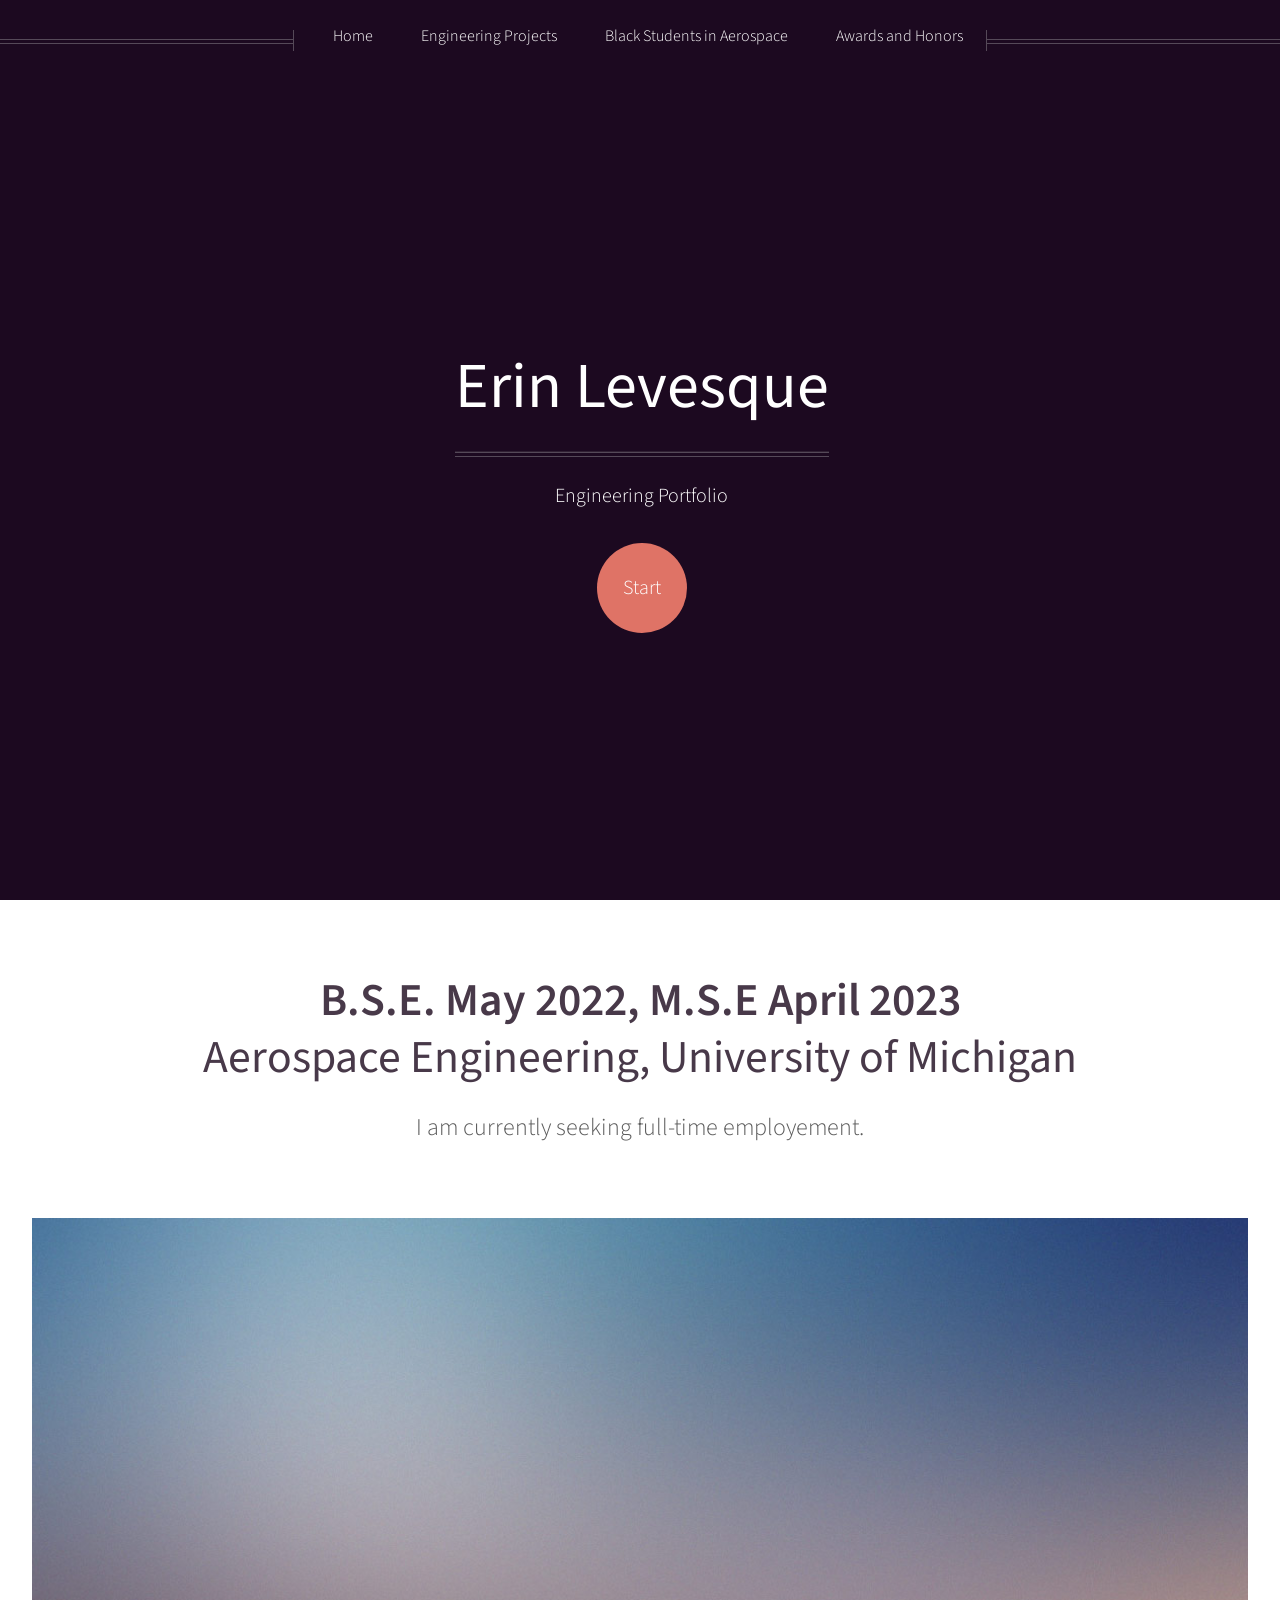
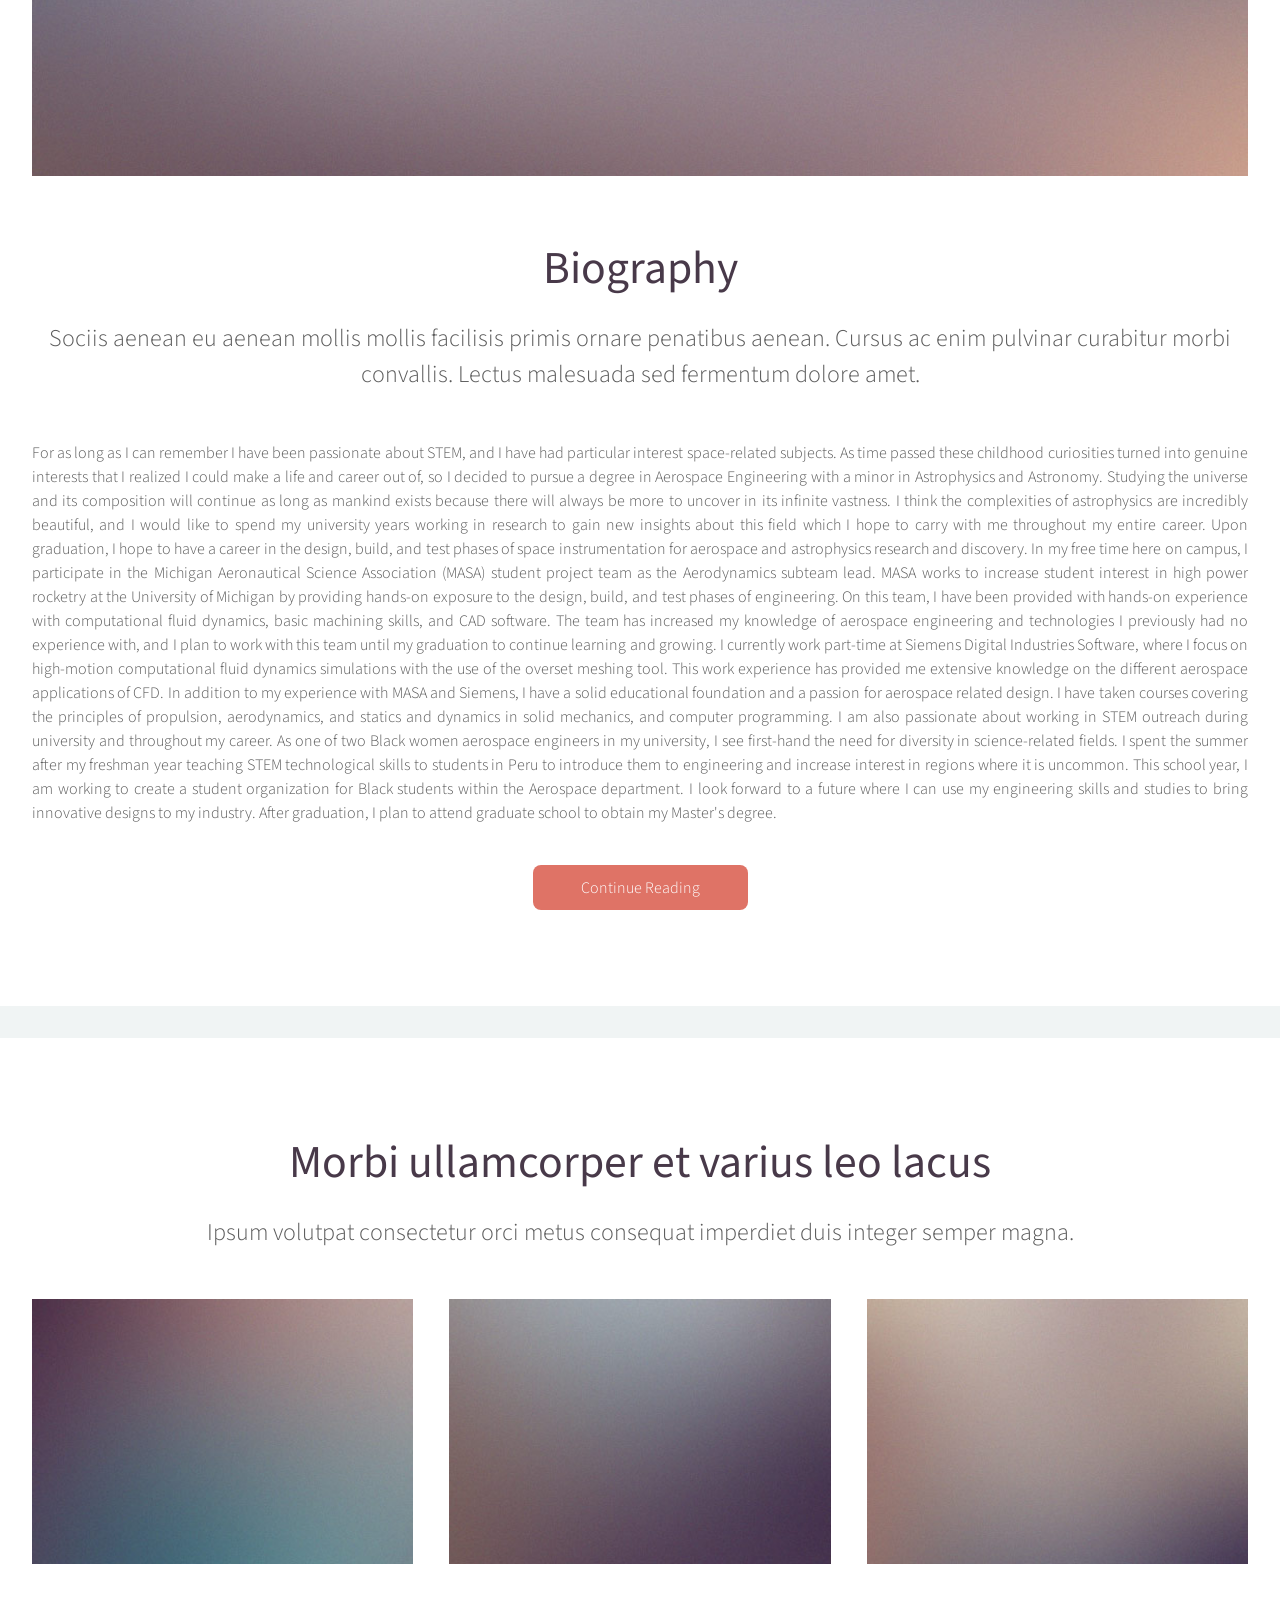
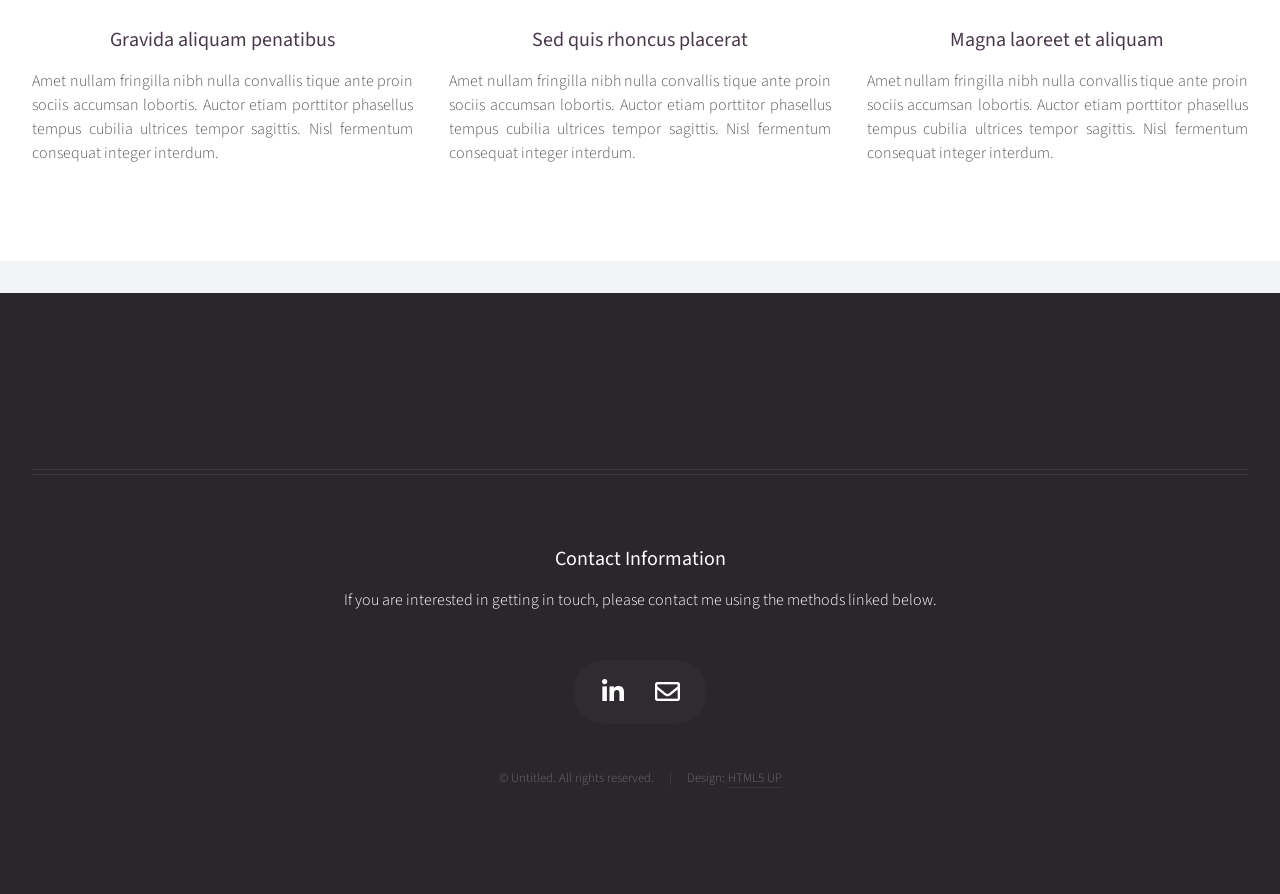
==== commit c0edead4: "index file initial personalization changes" ====
--- a/erin-website/index.html
+++ b/erin-website/index.html
@@ -1,12 +1,10 @@
 <!DOCTYPE HTML>
 <!--
-	Helios by HTML5 UP
-	html5up.net | @ajlkn
-	Free for personal and commercial use under the CCA 3.0 license (html5up.net/license)
+	Website Home [Index] Page
 -->
 <html>
 	<head>
-		<title>Helios by HTML5 UP</title>
+		<title>Erin Levesque Portfolio</title>
 		<meta charset="utf-8" />
 		<meta name="viewport" content="width=device-width, initial-scale=1, user-scalable=no" />
 		<link rel="stylesheet" href="assets/css/main.css" />
@@ -21,9 +19,9 @@
 					<!-- Inner -->
 						<div class="inner">
 							<header>
-								<h1><a href="index.html" id="logo">Helios</a></h1>
+								<h1><a href="index.html" id="logo">Erin Levesque</a></h1>
 								<hr />
-								<p>Another fine freebie by HTML5 UP</p>
+								<p>Engineering Portfolio</p>
 							</header>
 							<footer>
 								<a href="#banner" class="button circled scrolly">Start</a>
@@ -35,26 +33,23 @@
 							<ul>
 								<li><a href="index.html">Home</a></li>
 								<li>
-									<a href="#">Dropdown</a>
+									<a href="#">Engineering Projects</a>
 									<ul>
-										<li><a href="#">Lorem ipsum dolor</a></li>
-										<li><a href="#">Magna phasellus</a></li>
-										<li><a href="#">Etiam dolore nisl</a></li>
+										<li><a href="cubesat-flight-lab.html">Cubesat Flight Lab</a></li>
 										<li>
-											<a href="#">And a submenu &hellip;</a>
+											<a href="masa.html">Michigan Aeronautical Science Association &hellip;</a>
 											<ul>
-												<li><a href="#">Lorem ipsum dolor</a></li>
-												<li><a href="#">Phasellus consequat</a></li>
-												<li><a href="#">Magna phasellus</a></li>
-												<li><a href="#">Etiam dolore nisl</a></li>
+												<li><a href="#">Aerodynamics and Recovery</a></li>
+												<li><a href="#">Vibration Testing</a></li>
 											</ul>
 										</li>
-										<li><a href="#">Veroeros feugiat</a></li>
+										<li><a href="ae523.html">AEROSP 523 Computational Fluid Dynamics</a></li>
 									</ul>
 								</li>
-								<li><a href="left-sidebar.html">Left Sidebar</a></li>
-								<li><a href="right-sidebar.html">Right Sidebar</a></li>
-								<li><a href="no-sidebar.html">No Sidebar</a></li>
+								<li><a href="bsa.html">Black Students in Aerospace</a></li>
+								<li><a href="awards-and-honors.html">Awards and Honors</a></li>
+								<!-- <li><a href="no-sidebar.html">No Sidebar</a></li> -->
+				
 							</ul>
 						</nav>
 
@@ -63,99 +58,13 @@
 			<!-- Banner -->
 				<section id="banner">
 					<header>
-						<h2>Hi. You're looking at <strong>Helios</strong>.</h2>
+						<h2>
+							<strong>B.S.E. May 2022, M.S.E April 2023</strong> <br> Aerospace Engineering, University of Michigan
+						</h2>
 						<p>
-							A (free) responsive site template by <a href="http://html5up.net">HTML5 UP</a>.
-							Built with HTML5/CSS3 and released under the <a href="http://html5up.net/license">CCA</a> license.
+							I am currently seeking full-time employement.
 						</p>
 					</header>
-				</section>
-
-			<!-- Carousel -->
-				<section class="carousel">
-					<div class="reel">
-
-						<article>
-							<a href="#" class="image featured"><img src="images/pic01.jpg" alt="" /></a>
-							<header>
-								<h3><a href="#">Pulvinar sagittis congue</a></h3>
-							</header>
-							<p>Commodo id natoque malesuada sollicitudin elit suscipit magna.</p>
-						</article>
-
-						<article>
-							<a href="#" class="image featured"><img src="images/pic02.jpg" alt="" /></a>
-							<header>
-								<h3><a href="#">Fermentum sagittis proin</a></h3>
-							</header>
-							<p>Commodo id natoque malesuada sollicitudin elit suscipit magna.</p>
-						</article>
-
-						<article>
-							<a href="#" class="image featured"><img src="images/pic03.jpg" alt="" /></a>
-							<header>
-								<h3><a href="#">Sed quis rhoncus placerat</a></h3>
-							</header>
-							<p>Commodo id natoque malesuada sollicitudin elit suscipit magna.</p>
-						</article>
-
-						<article>
-							<a href="#" class="image featured"><img src="images/pic04.jpg" alt="" /></a>
-							<header>
-								<h3><a href="#">Ultrices urna sit lobortis</a></h3>
-							</header>
-							<p>Commodo id natoque malesuada sollicitudin elit suscipit magna.</p>
-						</article>
-
-						<article>
-							<a href="#" class="image featured"><img src="images/pic05.jpg" alt="" /></a>
-							<header>
-								<h3><a href="#">Varius magnis sollicitudin</a></h3>
-							</header>
-							<p>Commodo id natoque malesuada sollicitudin elit suscipit magna.</p>
-						</article>
-
-						<article>
-							<a href="#" class="image featured"><img src="images/pic01.jpg" alt="" /></a>
-							<header>
-								<h3><a href="#">Pulvinar sagittis congue</a></h3>
-							</header>
-							<p>Commodo id natoque malesuada sollicitudin elit suscipit magna.</p>
-						</article>
-
-						<article>
-							<a href="#" class="image featured"><img src="images/pic02.jpg" alt="" /></a>
-							<header>
-								<h3><a href="#">Fermentum sagittis proin</a></h3>
-							</header>
-							<p>Commodo id natoque malesuada sollicitudin elit suscipit magna.</p>
-						</article>
-
-						<article>
-							<a href="#" class="image featured"><img src="images/pic03.jpg" alt="" /></a>
-							<header>
-								<h3><a href="#">Sed quis rhoncus placerat</a></h3>
-							</header>
-							<p>Commodo id natoque malesuada sollicitudin elit suscipit magna.</p>
-						</article>
-
-						<article>
-							<a href="#" class="image featured"><img src="images/pic04.jpg" alt="" /></a>
-							<header>
-								<h3><a href="#">Ultrices urna sit lobortis</a></h3>
-							</header>
-							<p>Commodo id natoque malesuada sollicitudin elit suscipit magna.</p>
-						</article>
-
-						<article>
-							<a href="#" class="image featured"><img src="images/pic05.jpg" alt="" /></a>
-							<header>
-								<h3><a href="#">Varius magnis sollicitudin</a></h3>
-							</header>
-							<p>Commodo id natoque malesuada sollicitudin elit suscipit magna.</p>
-						</article>
-
-					</div>
 				</section>
 
 			<!-- Main -->
@@ -164,21 +73,14 @@
 					<article id="main" class="container special">
 						<a href="#" class="image featured"><img src="images/pic06.jpg" alt="" /></a>
 						<header>
-							<h2><a href="#">Sed massa imperdiet magnis</a></h2>
+							<h2><a href="#">Biography</a></h2>
 							<p>
 								Sociis aenean eu aenean mollis mollis facilisis primis ornare penatibus aenean. Cursus ac enim
 								pulvinar curabitur morbi convallis. Lectus malesuada sed fermentum dolore amet.
 							</p>
 						</header>
 						<p>
-							Commodo id natoque malesuada sollicitudin elit suscipit. Curae suspendisse mauris posuere accumsan massa
-							posuere lacus convallis tellus interdum. Amet nullam fringilla nibh nulla convallis ut venenatis purus
-							sit arcu sociis. Nunc fermentum adipiscing tempor cursus nascetur adipiscing adipiscing. Primis aliquam
-							mus lacinia lobortis phasellus suscipit. Fermentum lobortis non tristique ante proin sociis accumsan
-							lobortis. Auctor etiam porttitor phasellus tempus cubilia ultrices tempor sagittis. Nisl fermentum
-							consequat integer interdum integer purus sapien. Nibh eleifend nulla nascetur pharetra commodo mi augue
-							interdum tellus. Ornare cursus augue feugiat sodales velit lorem. Semper elementum ullamcorper lacinia
-							natoque aenean scelerisque.
+							For as long as I can remember I have been passionate about STEM, and I have had particular interest space-related subjects. As time passed these childhood curiosities turned into genuine interests that I realized I could make a life and career out of, so I decided to pursue a degree in Aerospace Engineering with a minor in Astrophysics and Astronomy. Studying the universe and its composition will continue as long as mankind exists because there will always be more to uncover in its infinite vastness. I think the complexities of astrophysics are incredibly beautiful, and I would like to spend my university years working in research to gain new insights about this field which I hope to carry with me throughout my entire career. Upon graduation, I hope to have a career in the design, build, and test phases of space instrumentation for aerospace and astrophysics research and discovery. In my free time here on campus, I participate in the Michigan Aeronautical Science Association (MASA) student project team as the Aerodynamics subteam lead. MASA works to increase student interest in high power rocketry at the University of Michigan by providing hands-on exposure to the design, build, and test phases of engineering. On this team, I have been provided with hands-on experience with computational fluid dynamics, basic machining skills, and CAD software. The team has increased my knowledge of aerospace engineering and technologies I previously had no experience with, and I plan to work with this team until my graduation to continue learning and growing. I currently work part-time at Siemens Digital Industries Software, where I focus on high-motion computational fluid dynamics simulations with the use of the overset meshing tool. This work experience has provided me extensive knowledge on the different aerospace applications of CFD. In addition to my experience with MASA and Siemens, I have a solid educational foundation and a passion for aerospace related design. I have taken courses covering the principles of propulsion, aerodynamics, and statics and dynamics in solid mechanics, and computer programming. I am also passionate about working in STEM outreach during university and throughout my career. As one of two Black women aerospace engineers in my university, I see first-hand the need for diversity in science-related fields. I spent the summer after my freshman year teaching STEM technological skills to students in Peru to introduce them to engineering and increase interest in regions where it is uncommon. This school year, I am working to create a student organization for Black students within the Aerospace department. I look forward to a future where I can use my engineering skills and studies to bring innovative designs to my industry. After graduation, I plan to attend graduate school to obtain my Master's degree. 
 						</p>
 						<footer>
 							<a href="#" class="button">Continue Reading</a>
@@ -233,128 +135,19 @@
 
 			<!-- Footer -->
 				<div id="footer">
-					<div class="container">
-						<div class="row">
-
-							<!-- Tweets -->
-								<section class="col-4 col-12-mobile">
-									<header>
-										<h2 class="icon brands fa-twitter circled"><span class="label">Tweets</span></h2>
-									</header>
-									<ul class="divided">
-										<li>
-											<article class="tweet">
-												Amet nullam fringilla nibh nulla convallis tique ante sociis accumsan.
-												<span class="timestamp">5 minutes ago</span>
-											</article>
-										</li>
-										<li>
-											<article class="tweet">
-												Hendrerit rutrum quisque.
-												<span class="timestamp">30 minutes ago</span>
-											</article>
-										</li>
-										<li>
-											<article class="tweet">
-												Curabitur donec nulla massa laoreet nibh. Lorem praesent montes.
-												<span class="timestamp">3 hours ago</span>
-											</article>
-										</li>
-										<li>
-											<article class="tweet">
-												Lacus natoque cras rhoncus curae dignissim ultricies. Convallis orci aliquet.
-												<span class="timestamp">5 hours ago</span>
-											</article>
-										</li>
-									</ul>
-								</section>
-
-							<!-- Posts -->
-								<section class="col-4 col-12-mobile">
-									<header>
-										<h2 class="icon solid fa-file circled"><span class="label">Posts</span></h2>
-									</header>
-									<ul class="divided">
-										<li>
-											<article class="post stub">
-												<header>
-													<h3><a href="#">Nisl fermentum integer</a></h3>
-												</header>
-												<span class="timestamp">3 hours ago</span>
-											</article>
-										</li>
-										<li>
-											<article class="post stub">
-												<header>
-													<h3><a href="#">Phasellus portitor lorem</a></h3>
-												</header>
-												<span class="timestamp">6 hours ago</span>
-											</article>
-										</li>
-										<li>
-											<article class="post stub">
-												<header>
-													<h3><a href="#">Magna tempus consequat</a></h3>
-												</header>
-												<span class="timestamp">Yesterday</span>
-											</article>
-										</li>
-										<li>
-											<article class="post stub">
-												<header>
-													<h3><a href="#">Feugiat lorem ipsum</a></h3>
-												</header>
-												<span class="timestamp">2 days ago</span>
-											</article>
-										</li>
-									</ul>
-								</section>
-
-							<!-- Photos -->
-								<section class="col-4 col-12-mobile">
-									<header>
-										<h2 class="icon solid fa-camera circled"><span class="label">Photos</span></h2>
-									</header>
-									<div class="row gtr-25">
-										<div class="col-6">
-											<a href="#" class="image fit"><img src="images/pic10.jpg" alt="" /></a>
-										</div>
-										<div class="col-6">
-											<a href="#" class="image fit"><img src="images/pic11.jpg" alt="" /></a>
-										</div>
-										<div class="col-6">
-											<a href="#" class="image fit"><img src="images/pic12.jpg" alt="" /></a>
-										</div>
-										<div class="col-6">
-											<a href="#" class="image fit"><img src="images/pic13.jpg" alt="" /></a>
-										</div>
-										<div class="col-6">
-											<a href="#" class="image fit"><img src="images/pic14.jpg" alt="" /></a>
-										</div>
-										<div class="col-6">
-											<a href="#" class="image fit"><img src="images/pic15.jpg" alt="" /></a>
-										</div>
-									</div>
-								</section>
-
-						</div>
+					<div class="container">		
 						<hr />
 						<div class="row">
 							<div class="col-12">
-
 								<!-- Contact -->
 									<section class="contact">
 										<header>
-											<h3>Nisl turpis nascetur interdum?</h3>
+											<h3>Contact Information</h3>
 										</header>
-										<p>Urna nisl non quis interdum mus ornare ridiculus egestas ridiculus lobortis vivamus tempor aliquet.</p>
+										<p>If you are interested in getting in touch, please contact me using the methods linked below.</p>
 										<ul class="icons">
-											<li><a href="#" class="icon brands fa-twitter"><span class="label">Twitter</span></a></li>
-											<li><a href="#" class="icon brands fa-facebook-f"><span class="label">Facebook</span></a></li>
-											<li><a href="#" class="icon brands fa-instagram"><span class="label">Instagram</span></a></li>
-											<li><a href="#" class="icon brands fa-pinterest"><span class="label">Pinterest</span></a></li>
-											<li><a href="#" class="icon brands fa-dribbble"><span class="label">Dribbble</span></a></li>
-											<li><a href="#" class="icon brands fa-linkedin-in"><span class="label">Linkedin</span></a></li>
+											<li><a href="https://www.linkedin.com/in/erin-levesque/" class="icon brands fa-linkedin-in"><span class="label">Linkedin</span></a></li>
+											<li><a href="mailto:erinleve@umich.edu" class="icon regular fa-envelope"><span class="label">E-Mail</span></a></li></li>
 										</ul>
 									</section>
 
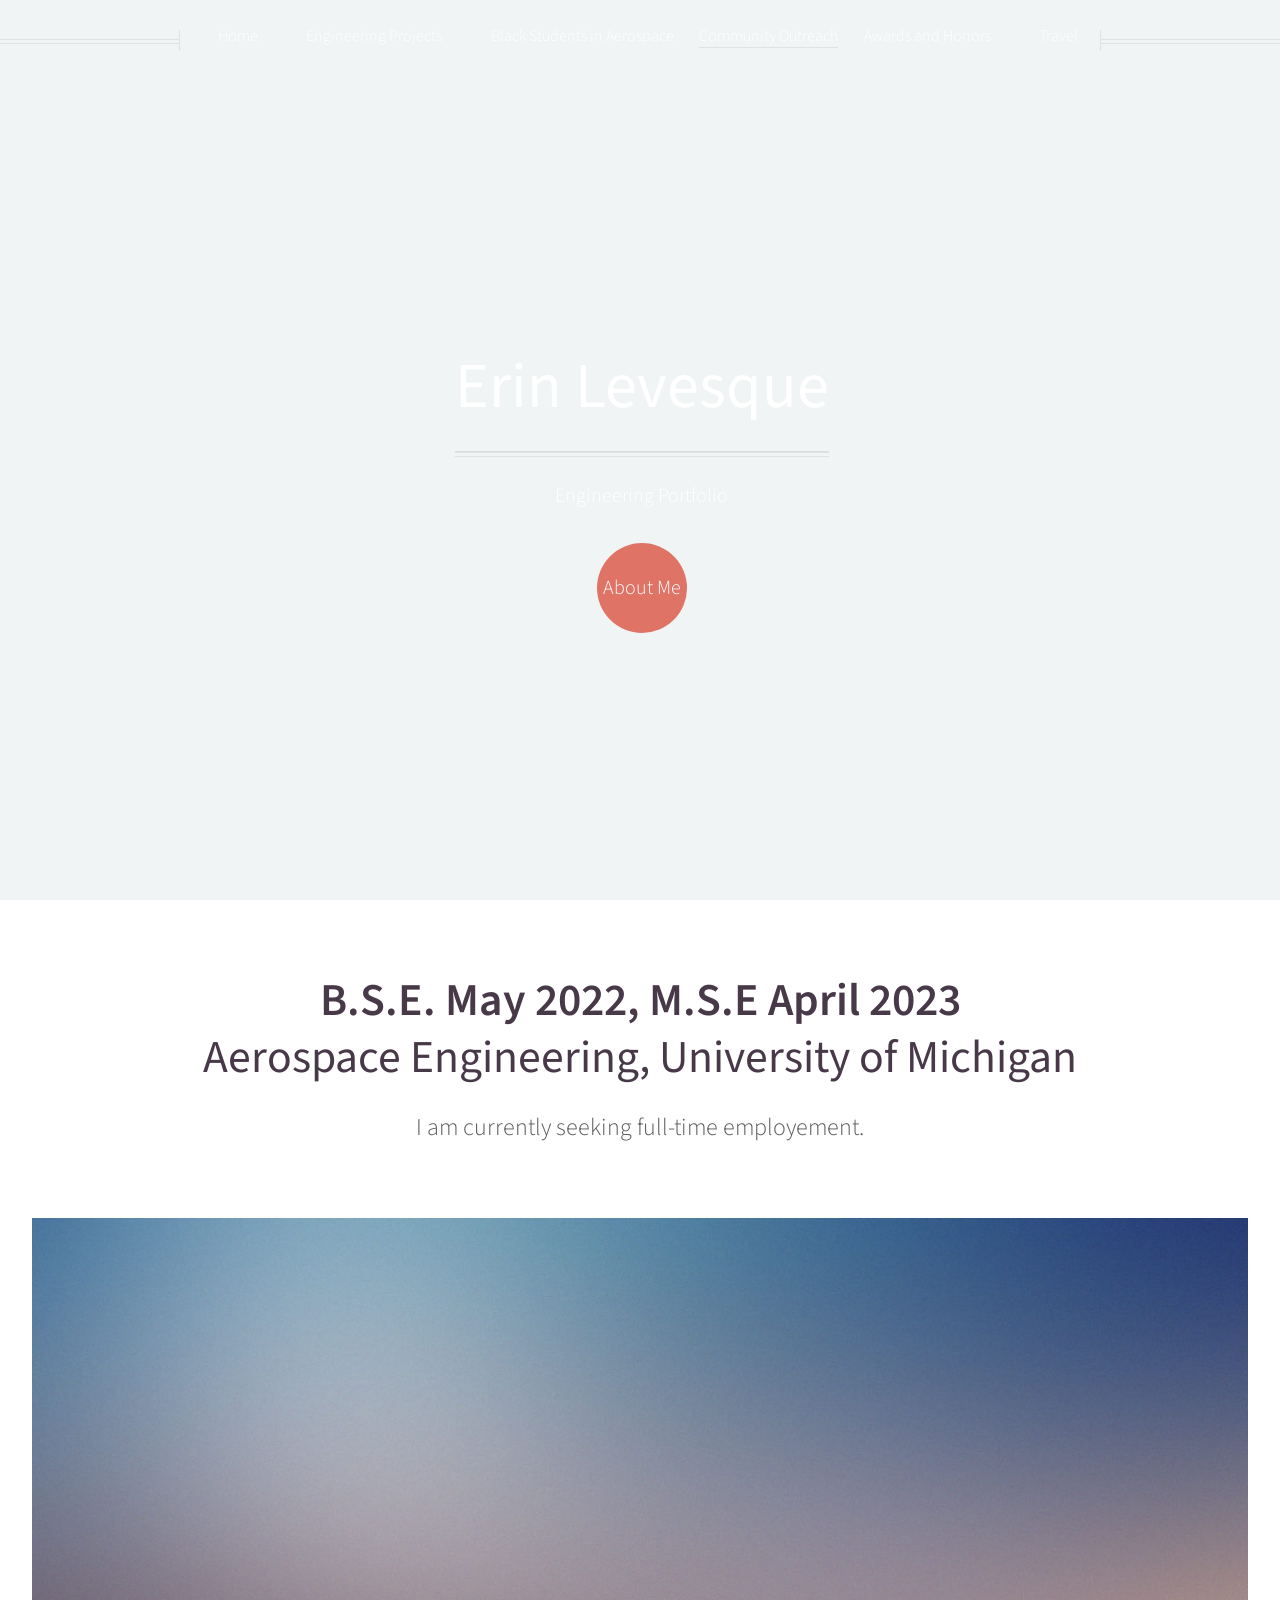
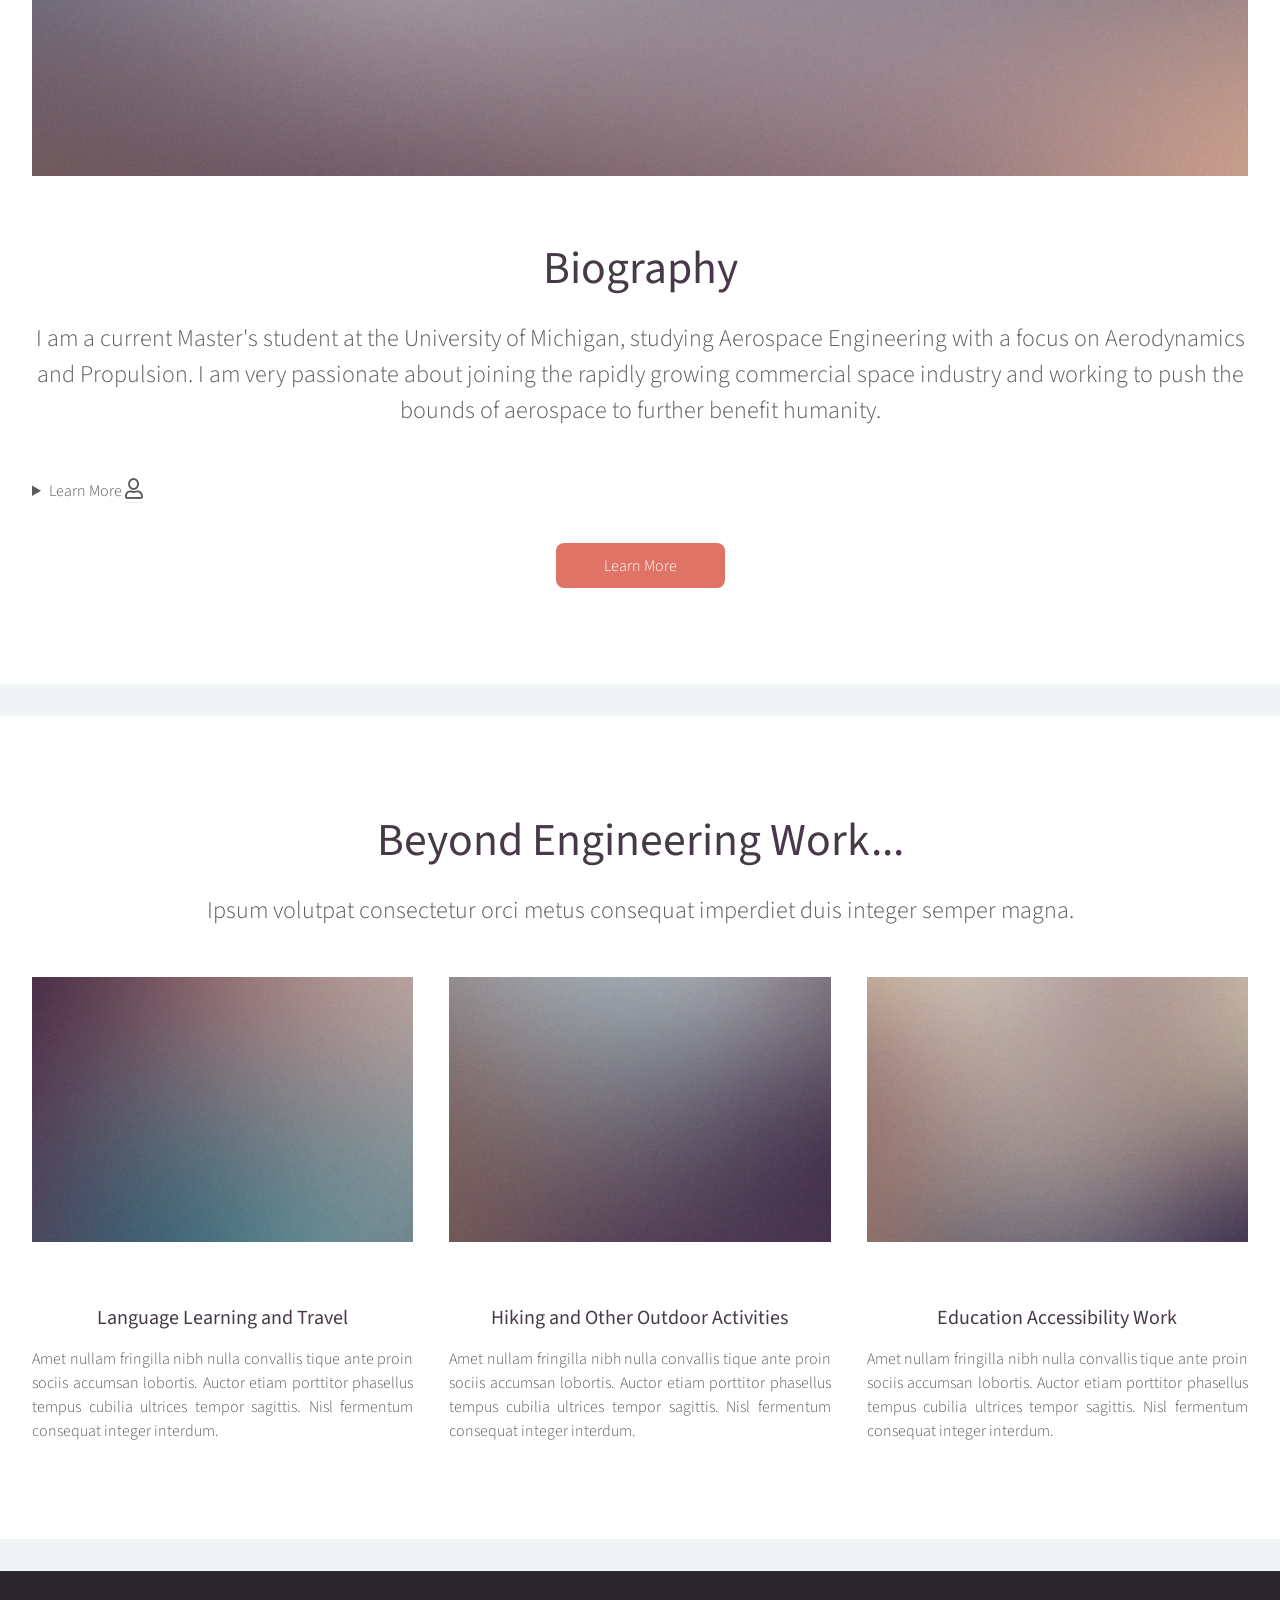
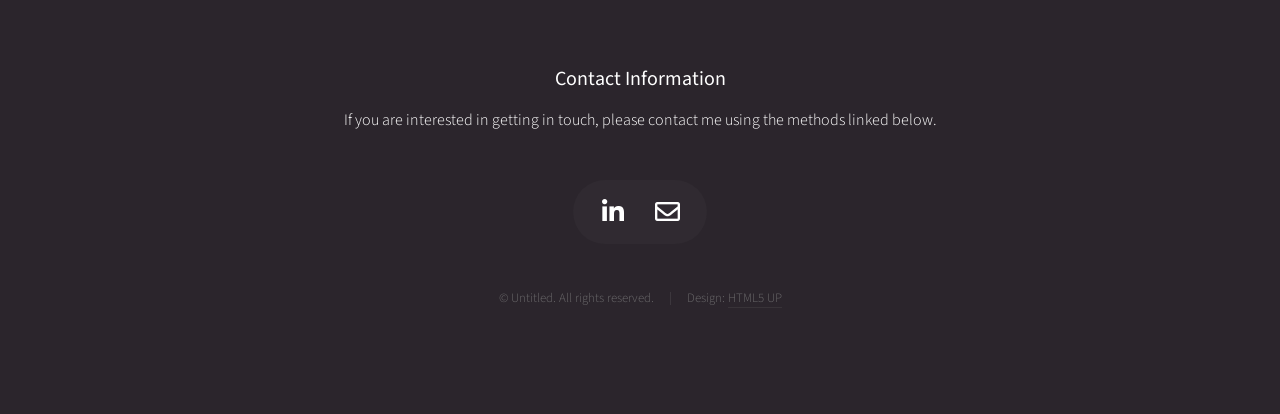
==== commit 5c0f629b: "ae523 files added" ====
--- a/erin-website/index.html
+++ b/erin-website/index.html
@@ -24,7 +24,7 @@
 								<p>Engineering Portfolio</p>
 							</header>
 							<footer>
-								<a href="#banner" class="button circled scrolly">Start</a>
+								<a href="#banner" class="button circled scrolly">About Me</a>
 							</footer>
 						</div>
 
@@ -35,6 +35,7 @@
 								<li>
 									<a href="#">Engineering Projects</a>
 									<ul>
+										<li><a href="internships.html">Internships and Co-Ops</a></li>
 										<li><a href="cubesat-flight-lab.html">Cubesat Flight Lab</a></li>
 										<li>
 											<a href="masa.html">Michigan Aeronautical Science Association &hellip;</a>
@@ -47,9 +48,9 @@
 									</ul>
 								</li>
 								<li><a href="bsa.html">Black Students in Aerospace</a></li>
+								<a href="community-outreach.html">Community Outreach</a>
 								<li><a href="awards-and-honors.html">Awards and Honors</a></li>
-								<!-- <li><a href="no-sidebar.html">No Sidebar</a></li> -->
-				
+								<li><a href="travel.html">Travel</a></li>
 							</ul>
 						</nav>
 
@@ -75,15 +76,21 @@
 						<header>
 							<h2><a href="#">Biography</a></h2>
 							<p>
-								Sociis aenean eu aenean mollis mollis facilisis primis ornare penatibus aenean. Cursus ac enim
-								pulvinar curabitur morbi convallis. Lectus malesuada sed fermentum dolore amet.
+								I am a current Master's student at the University of Michigan, studying Aerospace Engineering with a focus on Aerodynamics and Propulsion. 
+								I am very passionate about joining the rapidly growing commercial space industry and working to push the bounds of aerospace to further benefit humanity. 
 							</p>
 						</header>
-						<p>
-							For as long as I can remember I have been passionate about STEM, and I have had particular interest space-related subjects. As time passed these childhood curiosities turned into genuine interests that I realized I could make a life and career out of, so I decided to pursue a degree in Aerospace Engineering with a minor in Astrophysics and Astronomy. Studying the universe and its composition will continue as long as mankind exists because there will always be more to uncover in its infinite vastness. I think the complexities of astrophysics are incredibly beautiful, and I would like to spend my university years working in research to gain new insights about this field which I hope to carry with me throughout my entire career. Upon graduation, I hope to have a career in the design, build, and test phases of space instrumentation for aerospace and astrophysics research and discovery. In my free time here on campus, I participate in the Michigan Aeronautical Science Association (MASA) student project team as the Aerodynamics subteam lead. MASA works to increase student interest in high power rocketry at the University of Michigan by providing hands-on exposure to the design, build, and test phases of engineering. On this team, I have been provided with hands-on experience with computational fluid dynamics, basic machining skills, and CAD software. The team has increased my knowledge of aerospace engineering and technologies I previously had no experience with, and I plan to work with this team until my graduation to continue learning and growing. I currently work part-time at Siemens Digital Industries Software, where I focus on high-motion computational fluid dynamics simulations with the use of the overset meshing tool. This work experience has provided me extensive knowledge on the different aerospace applications of CFD. In addition to my experience with MASA and Siemens, I have a solid educational foundation and a passion for aerospace related design. I have taken courses covering the principles of propulsion, aerodynamics, and statics and dynamics in solid mechanics, and computer programming. I am also passionate about working in STEM outreach during university and throughout my career. As one of two Black women aerospace engineers in my university, I see first-hand the need for diversity in science-related fields. I spent the summer after my freshman year teaching STEM technological skills to students in Peru to introduce them to engineering and increase interest in regions where it is uncommon. This school year, I am working to create a student organization for Black students within the Aerospace department. I look forward to a future where I can use my engineering skills and studies to bring innovative designs to my industry. After graduation, I plan to attend graduate school to obtain my Master's degree. 
-						</p>
+						<details>
+							<summary>
+							  Learn More
+							  <a class="icon regular fa-user"><span class="label">Profile</span></a></li>
+							</summary>
+							<p>
+							  insert bio here
+							</p>
+						  </details>
 						<footer>
-							<a href="#" class="button">Continue Reading</a>
+							<a href="#" class="button">Learn More</a>
 						</footer>
 					</article>
 
@@ -94,14 +101,14 @@
 
 					<section id="features" class="container special">
 						<header>
-							<h2>Morbi ullamcorper et varius leo lacus</h2>
+							<h2>Beyond Engineering Work...</h2>
 							<p>Ipsum volutpat consectetur orci metus consequat imperdiet duis integer semper magna.</p>
 						</header>
 						<div class="row">
 							<article class="col-4 col-12-mobile special">
 								<a href="#" class="image featured"><img src="images/pic07.jpg" alt="" /></a>
 								<header>
-									<h3><a href="#">Gravida aliquam penatibus</a></h3>
+									<h3><a href="#">Language Learning and Travel</a></h3>
 								</header>
 								<p>
 									Amet nullam fringilla nibh nulla convallis tique ante proin sociis accumsan lobortis. Auctor etiam
@@ -111,7 +118,7 @@
 							<article class="col-4 col-12-mobile special">
 								<a href="#" class="image featured"><img src="images/pic08.jpg" alt="" /></a>
 								<header>
-									<h3><a href="#">Sed quis rhoncus placerat</a></h3>
+									<h3><a href="#">Hiking and Other Outdoor Activities</a></h3>
 								</header>
 								<p>
 									Amet nullam fringilla nibh nulla convallis tique ante proin sociis accumsan lobortis. Auctor etiam
@@ -121,7 +128,7 @@
 							<article class="col-4 col-12-mobile special">
 								<a href="#" class="image featured"><img src="images/pic09.jpg" alt="" /></a>
 								<header>
-									<h3><a href="#">Magna laoreet et aliquam</a></h3>
+									<h3><a href="#">Education Accessibility Work</a></h3>
 								</header>
 								<p>
 									Amet nullam fringilla nibh nulla convallis tique ante proin sociis accumsan lobortis. Auctor etiam
@@ -134,35 +141,34 @@
 				</div>
 
 			<!-- Footer -->
-				<div id="footer">
-					<div class="container">		
-						<hr />
-						<div class="row">
-							<div class="col-12">
-								<!-- Contact -->
-									<section class="contact">
-										<header>
-											<h3>Contact Information</h3>
-										</header>
-										<p>If you are interested in getting in touch, please contact me using the methods linked below.</p>
-										<ul class="icons">
-											<li><a href="https://www.linkedin.com/in/erin-levesque/" class="icon brands fa-linkedin-in"><span class="label">Linkedin</span></a></li>
-											<li><a href="mailto:erinleve@umich.edu" class="icon regular fa-envelope"><span class="label">E-Mail</span></a></li></li>
-										</ul>
-									</section>
+			<div id="footer">
+				<div class="container">		
+					<div class="row">
+						<div class="col-12">
+							<!-- Contact -->
+								<section class="contact">
+									<header>
+										<h3>Contact Information</h3>
+									</header>
+									<p>If you are interested in getting in touch, please contact me using the methods linked below.</p>
+									<ul class="icons">
+										<li><a href="https://www.linkedin.com/in/erin-levesque/" class="icon brands fa-linkedin-in"><span class="label">Linkedin</span></a></li>
+										<li><a href="mailto:erinleve@umich.edu" class="icon regular fa-envelope"><span class="label">E-Mail</span></a></li></li>
+									</ul>
+								</section>
 
-								<!-- Copyright -->
-									<div class="copyright">
-										<ul class="menu">
-											<li>&copy; Untitled. All rights reserved.</li><li>Design: <a href="http://html5up.net">HTML5 UP</a></li>
-										</ul>
-									</div>
-
-							</div>
+							<!-- Copyright -->
+								<div class="copyright">
+									<ul class="menu">
+										<li>&copy; Untitled. All rights reserved.</li><li>Design: <a href="http://html5up.net">HTML5 UP</a></li>
+									</ul>
+								</div>
 
 						</div>
+
 					</div>
 				</div>
+			</div>
 
 		</div>
 
--- a/erin-website/assets/css/main.css
+++ b/erin-website/assets/css/main.css
@@ -3134,5 +3134,6 @@
 					.carousel article .image {
 						margin-bottom: 2em;
 					}
+					
 
 	}
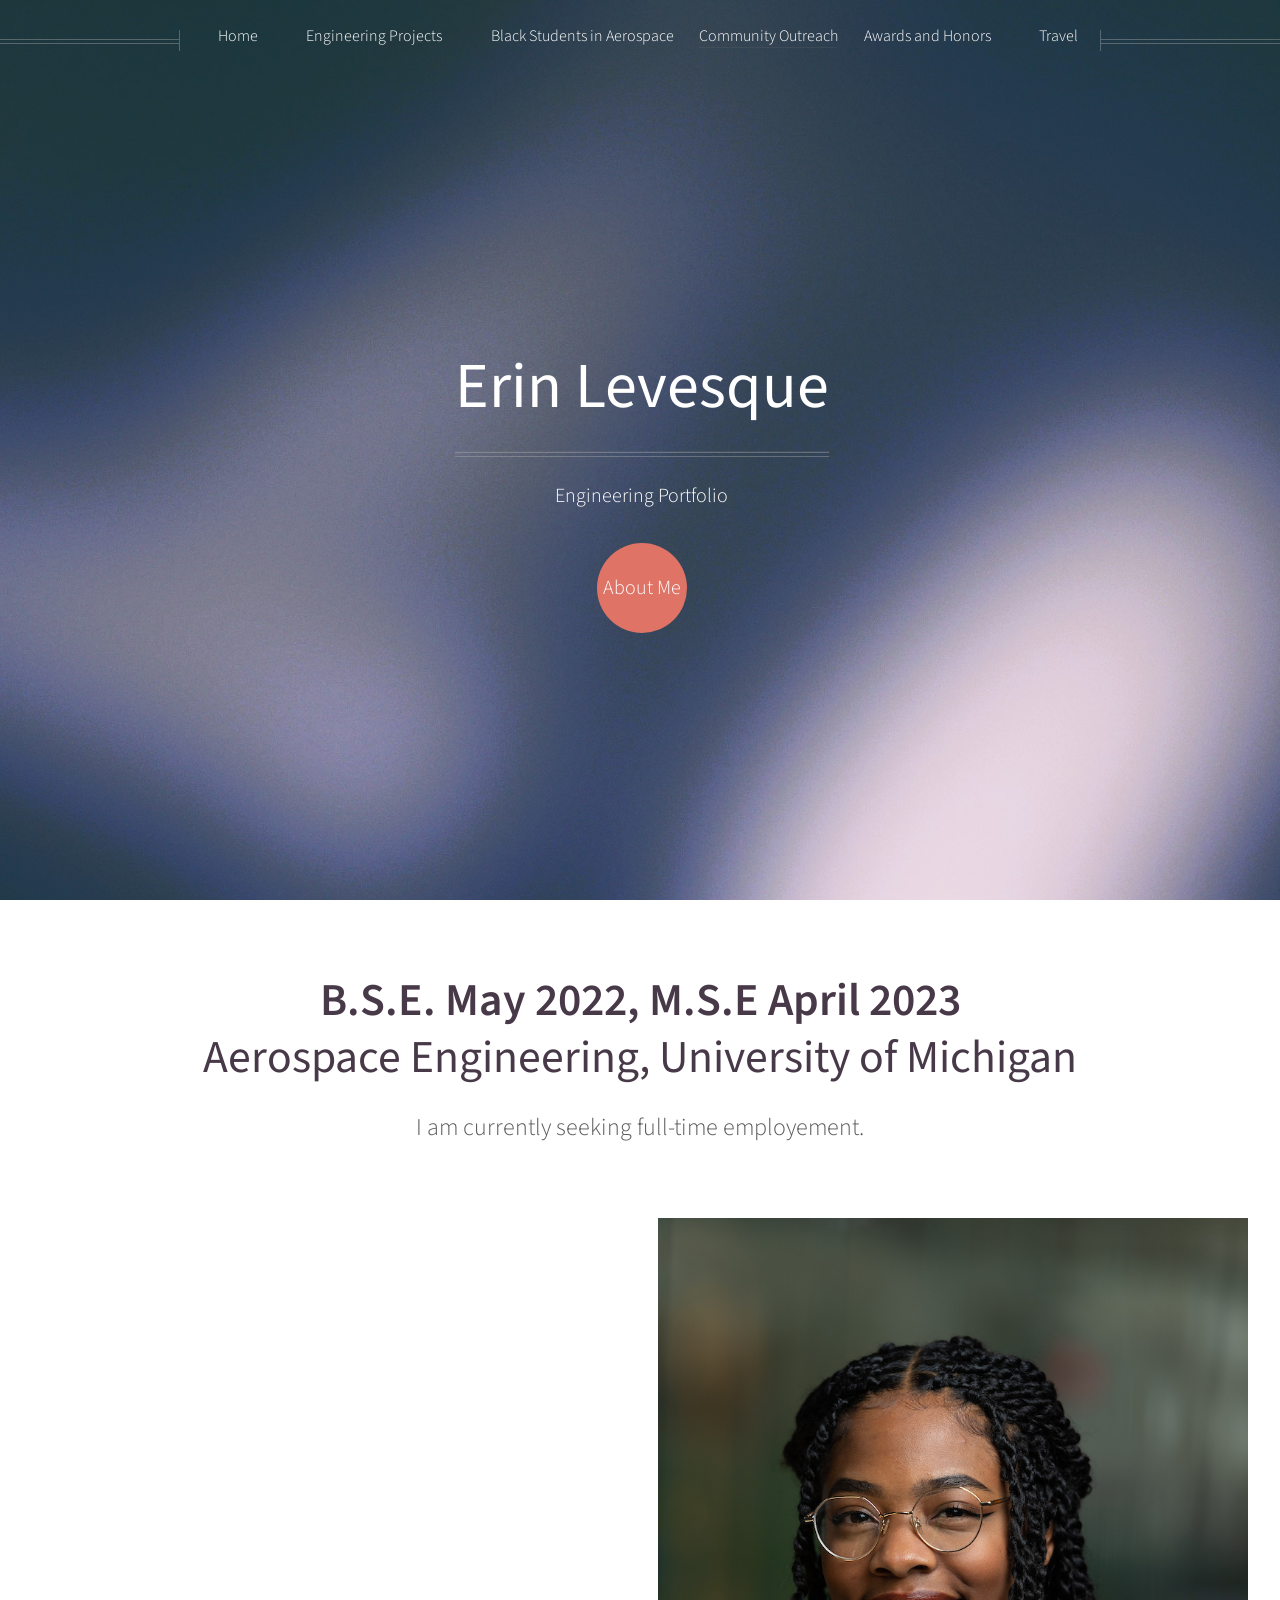
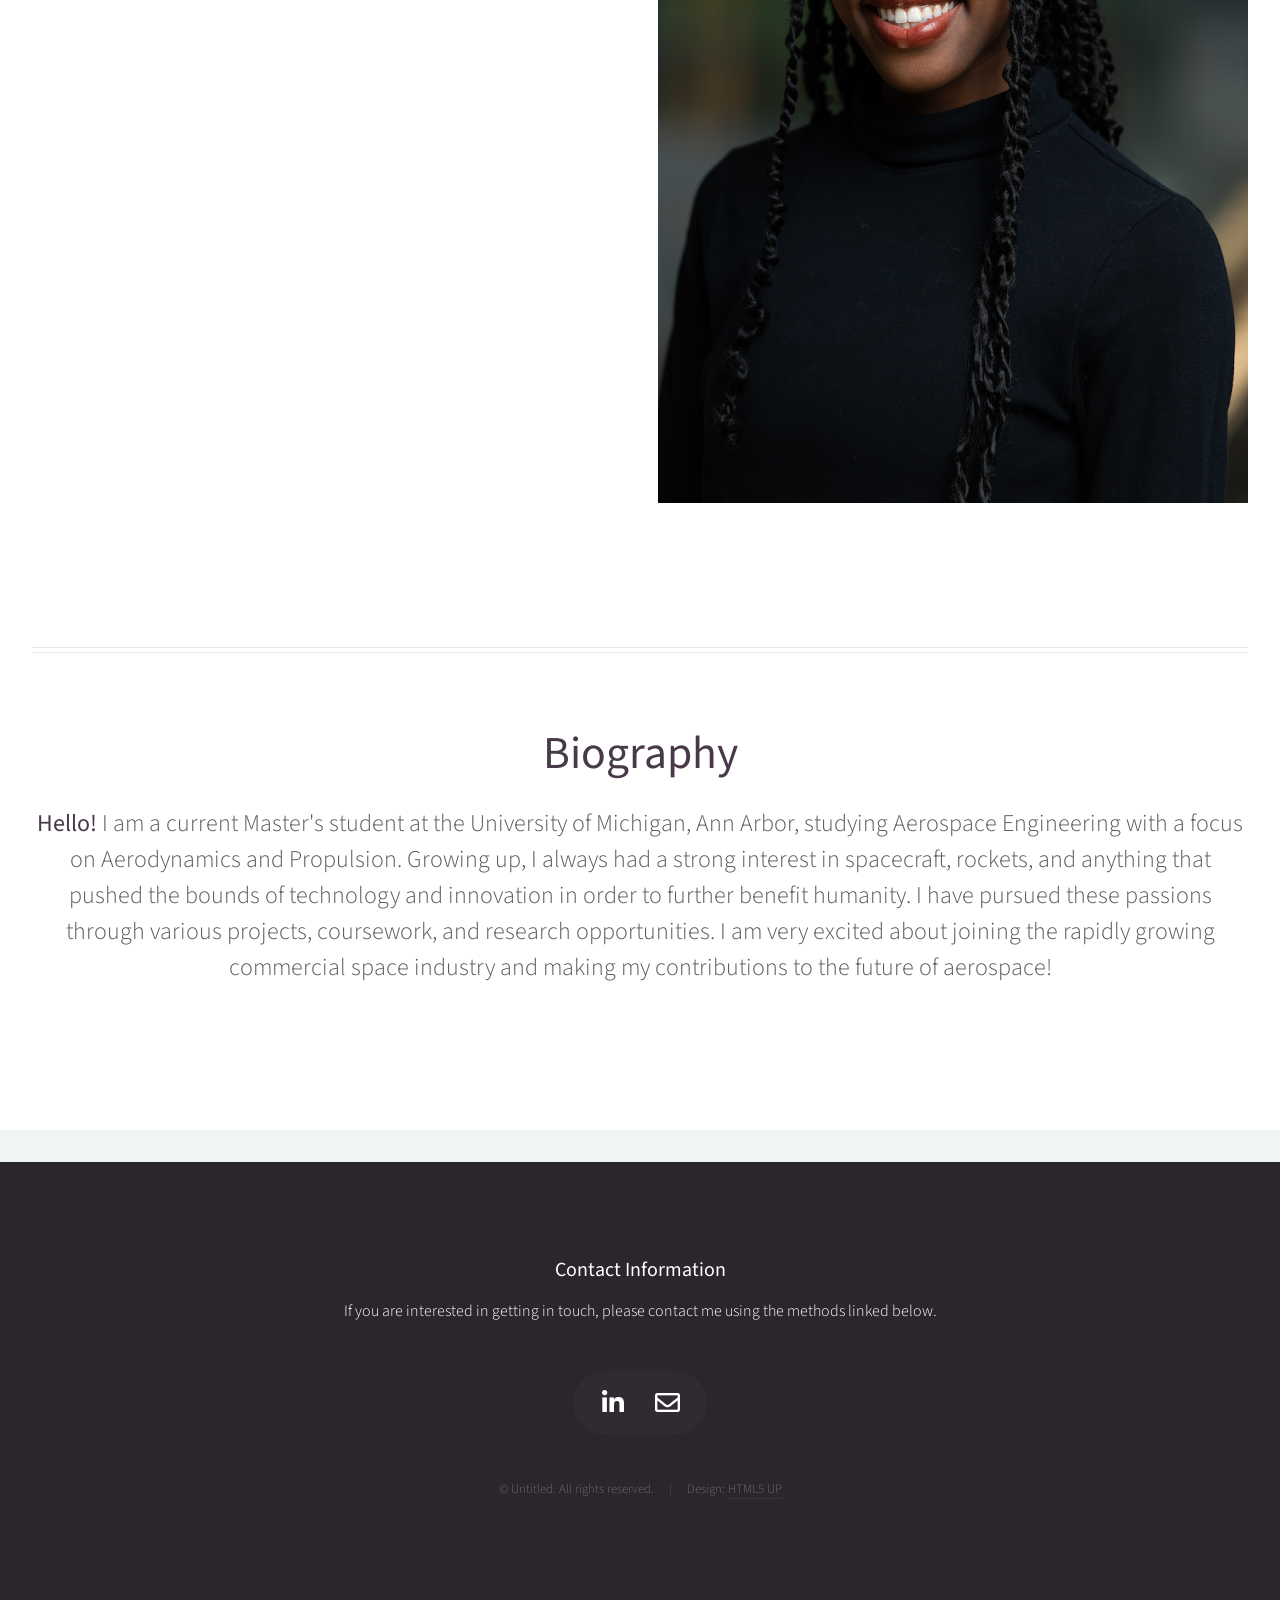
==== commit de14d344: "updating bio" ====
--- a/erin-website/index.html
+++ b/erin-website/index.html
@@ -72,71 +72,28 @@
 				<div class="wrapper style2">
 
 					<article id="main" class="container special">
-						<a href="#" class="image featured"><img src="images/pic06.jpg" alt="" /></a>
+
+						
+						<div class="row">
+							<article class="col-6 col-12-mobile special">
+								<a href="#" class="image featured"><img src="images/eringrad1.png" alt="" /></a>
+							</article>
+							<article class="col-6 col-12-mobile special">
+								<a href="#" class="image featured"><img src="images/erinheadshot1.jpg" alt="" /></a>
+							</article>
+						</div>
+						<hr />
+
 						<header>
 							<h2><a href="#">Biography</a></h2>
 							<p>
-								I am a current Master's student at the University of Michigan, studying Aerospace Engineering with a focus on Aerodynamics and Propulsion. 
-								I am very passionate about joining the rapidly growing commercial space industry and working to push the bounds of aerospace to further benefit humanity. 
+								<strong>Hello!</strong> I am a current Master's student at the University of Michigan, Ann Arbor, studying Aerospace Engineering with a focus on Aerodynamics and Propulsion. 
+								Growing up, I always had a strong interest in spacecraft, rockets, and anything that pushed the bounds of technology and innovation in order to further benefit humanity. I have 
+								pursued these passions through various projects, coursework, and research opportunities. I am very excited about joining the rapidly growing commercial space industry and 
+								making my contributions to the future of aerospace!
 							</p>
 						</header>
-						<details>
-							<summary>
-							  Learn More
-							  <a class="icon regular fa-user"><span class="label">Profile</span></a></li>
-							</summary>
-							<p>
-							  insert bio here
-							</p>
-						  </details>
-						<footer>
-							<a href="#" class="button">Learn More</a>
-						</footer>
 					</article>
-
-				</div>
-
-			<!-- Features -->
-				<div class="wrapper style1">
-
-					<section id="features" class="container special">
-						<header>
-							<h2>Beyond Engineering Work...</h2>
-							<p>Ipsum volutpat consectetur orci metus consequat imperdiet duis integer semper magna.</p>
-						</header>
-						<div class="row">
-							<article class="col-4 col-12-mobile special">
-								<a href="#" class="image featured"><img src="images/pic07.jpg" alt="" /></a>
-								<header>
-									<h3><a href="#">Language Learning and Travel</a></h3>
-								</header>
-								<p>
-									Amet nullam fringilla nibh nulla convallis tique ante proin sociis accumsan lobortis. Auctor etiam
-									porttitor phasellus tempus cubilia ultrices tempor sagittis. Nisl fermentum consequat integer interdum.
-								</p>
-							</article>
-							<article class="col-4 col-12-mobile special">
-								<a href="#" class="image featured"><img src="images/pic08.jpg" alt="" /></a>
-								<header>
-									<h3><a href="#">Hiking and Other Outdoor Activities</a></h3>
-								</header>
-								<p>
-									Amet nullam fringilla nibh nulla convallis tique ante proin sociis accumsan lobortis. Auctor etiam
-									porttitor phasellus tempus cubilia ultrices tempor sagittis. Nisl fermentum consequat integer interdum.
-								</p>
-							</article>
-							<article class="col-4 col-12-mobile special">
-								<a href="#" class="image featured"><img src="images/pic09.jpg" alt="" /></a>
-								<header>
-									<h3><a href="#">Education Accessibility Work</a></h3>
-								</header>
-								<p>
-									Amet nullam fringilla nibh nulla convallis tique ante proin sociis accumsan lobortis. Auctor etiam
-									porttitor phasellus tempus cubilia ultrices tempor sagittis. Nisl fermentum consequat integer interdum.
-								</p>
-							</article>
-						</div>
-					</section>
 
 				</div>
 
